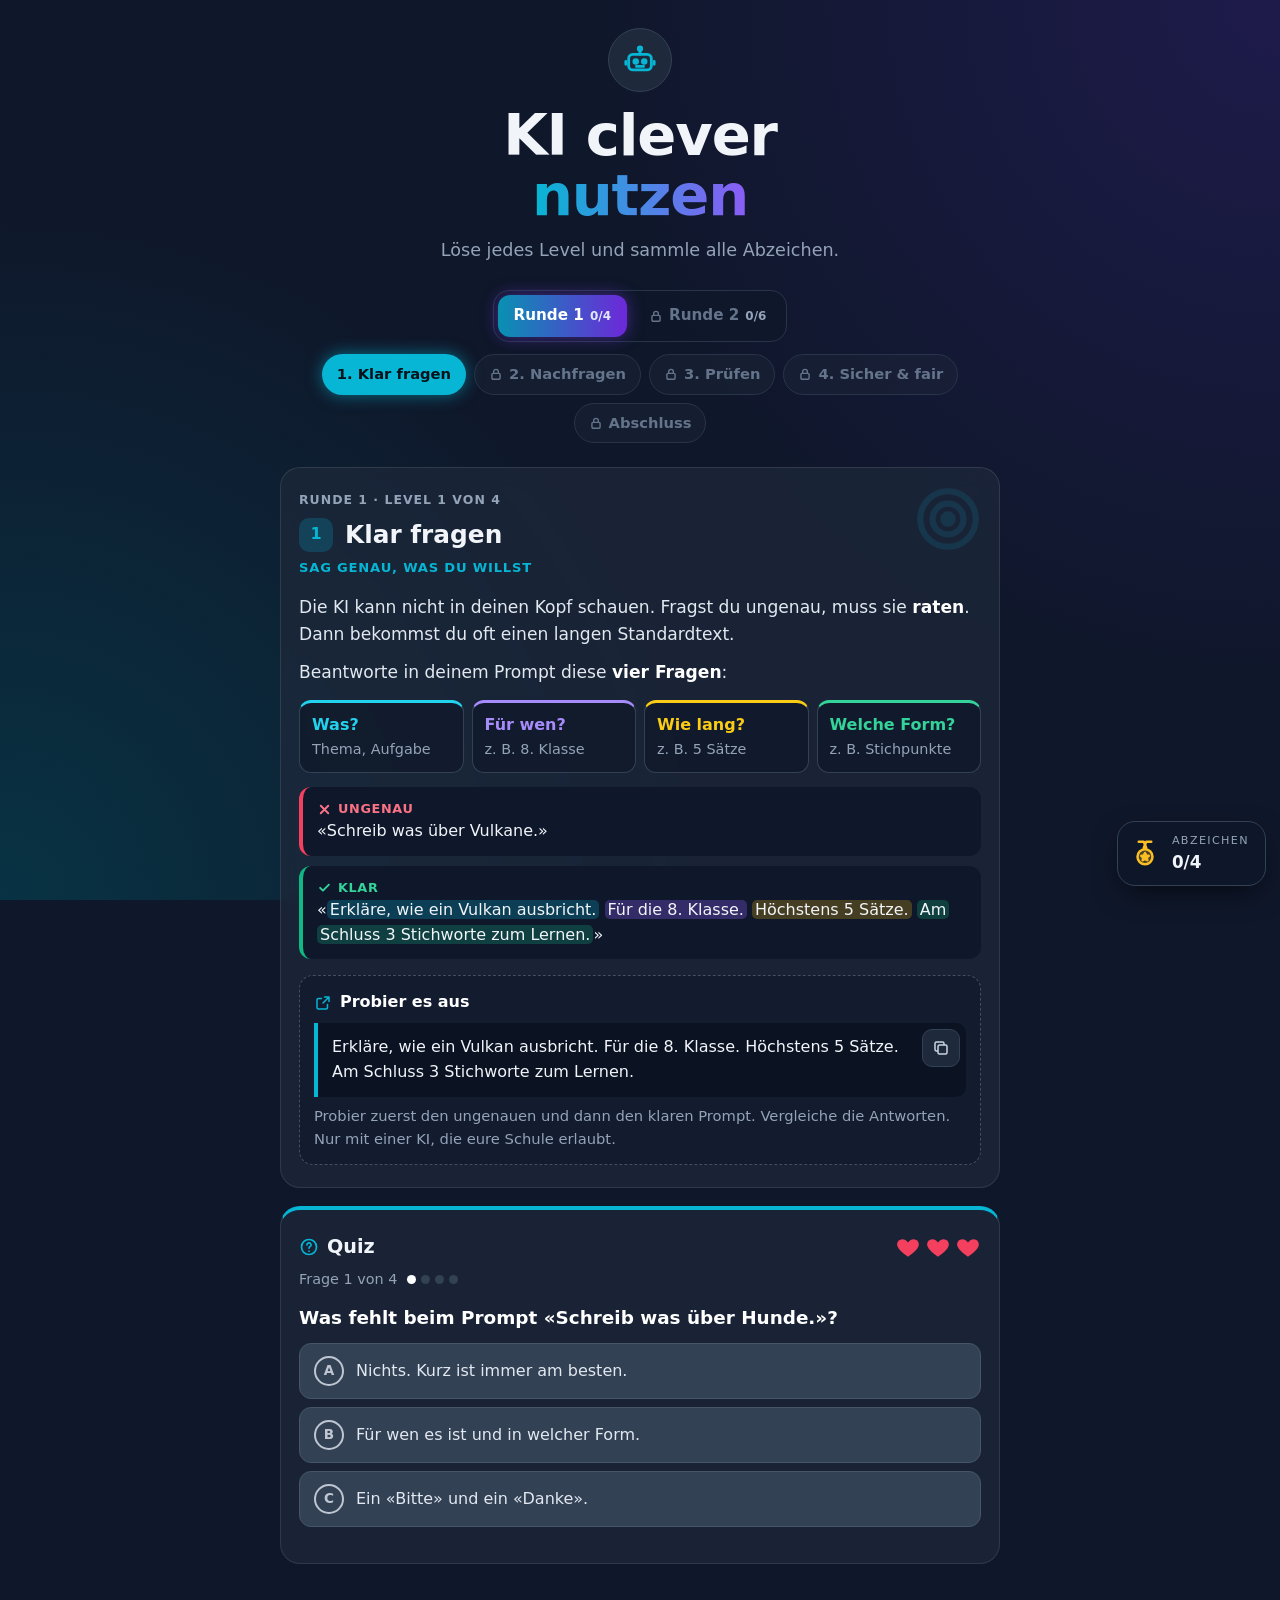
==== ki/index.html @ 9e70bf99 "feat: neue Version «KI clever nutzen» unter /ki Eigenständige Single-File-Version für Sek B, bestehe" ====
<!doctype html>
<html lang="de-CH">
<head>
<meta charset="utf-8">
<meta name="viewport" content="width=device-width, initial-scale=1, viewport-fit=cover">
<meta name="theme-color" content="#0f172a">
<title>KI clever nutzen</title>
<style>
  :root {
    --bg: #0f172a;
    --card: rgba(30, 41, 59, 0.72);
    --line: rgba(255, 255, 255, 0.1);
    --text: #f1f5f9;
    --muted: #94a3b8;
    --soft: #cbd5e1;
    --ok: #10b981;
    --bad: #f43f5e;
    --gold: #fbbf24;
    --lc: #06b6d4;
    --lglow: rgba(6, 182, 212, 0.5);
  }
  * { box-sizing: border-box; }
  html { -webkit-text-size-adjust: 100%; }
  body {
    margin: 0;
    font-family: Inter, system-ui, -apple-system, "Segoe UI", Roboto, sans-serif;
    background-color: var(--bg);
    background-image:
      radial-gradient(circle at top right, #1e1b4b 0%, transparent 45%),
      radial-gradient(circle at bottom left, #083344 0%, transparent 45%);
    background-attachment: fixed;
    color: var(--text);
    line-height: 1.55;
    min-height: 100vh;
    padding: 28px 14px calc(110px + env(safe-area-inset-bottom));
  }
  body.modal-open { overflow: hidden; }
  button { font: inherit; color: inherit; }
  svg { display: block; }
  .wrap { max-width: 720px; margin: 0 auto; }

  /* Kopf */
  .hero { text-align: center; margin-bottom: 26px; }
  .hero-icon {
    width: 64px; height: 64px; border-radius: 50%;
    background: #1e293b; border: 1px solid #334155;
    display: inline-grid; place-items: center; color: #06b6d4;
  }
  .hero-icon svg { width: 34px; height: 34px; }
  h1 {
    font-size: clamp(2.3rem, 10vw, 3.6rem); line-height: 1.05;
    margin: 14px 0 10px; font-weight: 800; letter-spacing: -0.02em;
  }
  .grad {
    background: linear-gradient(90deg, #06b6d4, #8b5cf6);
    -webkit-background-clip: text; background-clip: text; color: transparent;
  }
  .hero p { color: var(--muted); font-size: 1.1rem; margin: 0; }

  /* Level-Navigation */
  .levels { display: flex; flex-wrap: wrap; justify-content: center; gap: 8px; margin: 0 0 24px; }
  .pill {
    font-size: 0.92rem; font-weight: 700; padding: 8px 14px; border-radius: 999px;
    border: 1px solid #334155; background: #1e293b; color: var(--soft);
    display: inline-flex; align-items: center; gap: 6px; cursor: pointer;
    transition: transform 0.15s, background 0.2s;
  }
  .pill svg { width: 14px; height: 14px; }
  .pill:active { transform: scale(0.96); }
  .pill.done svg { color: var(--ok); }
  .pill.locked { background: rgba(30, 41, 59, 0.4); color: #64748b; border-color: #273449; }
  .pill.active { background: var(--pc); color: #06121a; border-color: transparent; box-shadow: 0 0 16px var(--pg); }
  .pill.active svg { color: #06121a; }

  /* Karten */
  .card {
    background: var(--card); border: 1px solid var(--line); border-radius: 20px;
    padding: 22px 18px; margin-bottom: 18px; position: relative; overflow: hidden;
    -webkit-backdrop-filter: blur(10px); backdrop-filter: blur(10px);
  }
  .card-deco { position: absolute; top: 14px; right: 14px; color: var(--lc); opacity: 0.13; }
  .card-deco svg { width: 74px; height: 74px; }
  .level-head { display: flex; align-items: center; gap: 12px; margin: 0 0 4px; padding-right: 60px; }
  .num {
    flex: 0 0 auto; width: 34px; height: 34px; border-radius: 10px; display: grid; place-items: center;
    font-weight: 800; color: var(--lc); background: var(--lsoft);
  }
  h2 { font-size: 1.55rem; line-height: 1.2; margin: 0; }
  .tagline { color: var(--lc); font-weight: 700; text-transform: uppercase; letter-spacing: 0.06em; font-size: 0.82rem; margin: 6px 0 16px; }
  .learn p { margin: 0 0 12px; font-size: 1.07rem; color: #e2e8f0; }
  .learn strong { color: #fff; }

  /* Visuelle Beispiele */
  .chips { display: grid; grid-template-columns: repeat(2, 1fr); gap: 8px; margin: 14px 0; }
  .chip { border-radius: 12px; padding: 10px 12px; background: rgba(15, 23, 42, 0.7); border: 1px solid #334155; border-top: 3px solid var(--cc); }
  .chip b { display: block; color: var(--cc); font-size: 1rem; }
  .chip span { color: var(--muted); font-size: 0.9rem; }
  @media (min-width: 620px) { .chips { grid-template-columns: repeat(4, 1fr); } }

  .compare { display: grid; gap: 10px; margin: 14px 0; }
  .ex { border-radius: 12px; padding: 12px 14px; background: rgba(15, 23, 42, 0.85); border-left: 4px solid #475569; }
  .ex.bad { border-left-color: var(--bad); }
  .ex.good { border-left-color: var(--ok); }
  .ex-label { display: flex; align-items: center; gap: 6px; font-size: 0.8rem; font-weight: 800; text-transform: uppercase; letter-spacing: 0.05em; margin: 0 0 4px; }
  .ex.bad .ex-label { color: #fb7185; }
  .ex.good .ex-label { color: #34d399; }
  .ex-label svg { width: 15px; height: 15px; }
  .ex p { margin: 0; }
  .hl { border-radius: 5px; padding: 0 3px; box-decoration-break: clone; -webkit-box-decoration-break: clone; }
  .hl-was { background: rgba(6, 182, 212, 0.25); }
  .hl-wer { background: rgba(139, 92, 246, 0.3); }
  .hl-lang { background: rgba(234, 179, 8, 0.25); }
  .hl-form { background: rgba(16, 185, 129, 0.25); }

  .chat { display: grid; gap: 8px; margin: 14px 0; }
  .bubble { max-width: 88%; padding: 10px 13px; border-radius: 16px; font-size: 0.98rem; }
  .bubble small { display: block; font-size: 0.75rem; font-weight: 800; text-transform: uppercase; letter-spacing: 0.05em; opacity: 0.75; margin-bottom: 2px; }
  .bubble.ki { background: #1e293b; border: 1px solid #334155; border-bottom-left-radius: 4px; }
  .bubble.du { justify-self: end; background: rgba(139, 92, 246, 0.25); border: 1px solid rgba(139, 92, 246, 0.5); border-bottom-right-radius: 4px; }
  .bubble.ki.hard { color: var(--muted); }
  .bubble.ki.better { border-color: rgba(16, 185, 129, 0.55); }

  .phrases { display: flex; flex-wrap: wrap; gap: 6px; margin: 6px 0 14px; }
  .phrase { font-size: 0.9rem; padding: 6px 10px; border-radius: 999px; background: rgba(139, 92, 246, 0.15); border: 1px solid rgba(139, 92, 246, 0.4); }

  .steps { list-style: none; padding: 0; margin: 14px 0; display: grid; gap: 8px; }
  .steps li { display: flex; gap: 10px; align-items: flex-start; background: rgba(15, 23, 42, 0.7); border: 1px solid #334155; border-radius: 12px; padding: 10px 12px; }
  .steps .n { flex: 0 0 auto; width: 26px; height: 26px; border-radius: 50%; display: grid; place-items: center; font-weight: 800; font-size: 0.85rem; background: var(--lsoft); color: var(--lc); }

  .lights { display: grid; gap: 8px; margin: 14px 0; }
  @media (min-width: 620px) { .lights { grid-template-columns: repeat(3, 1fr); } }
  .light { border-radius: 12px; padding: 12px; background: rgba(15, 23, 42, 0.75); border: 1px solid #334155; border-top: 4px solid var(--cc); }
  .light b { display: flex; align-items: center; gap: 8px; color: var(--cc); }
  .light p { margin: 4px 0 0; font-size: 0.95rem; color: var(--soft); }
  .dot { width: 12px; height: 12px; border-radius: 50%; background: var(--cc); box-shadow: 0 0 10px var(--cc); flex: 0 0 auto; }

  .arrow { color: var(--muted); justify-self: center; }
  .arrow svg { width: 22px; height: 22px; transform: rotate(90deg); }
  .mono { white-space: pre-line; font-family: ui-monospace, SFMono-Regular, Menlo, Consolas, monospace; font-size: 0.92rem; }

  /* Probier es aus */
  .try { margin-top: 16px; border-radius: 14px; border: 1px dashed rgba(255, 255, 255, 0.22); padding: 14px; background: rgba(15, 23, 42, 0.5); }
  .try-title { display: flex; align-items: center; gap: 8px; font-weight: 800; margin: 0 0 8px; color: #fff; }
  .try-title svg { width: 18px; height: 18px; color: var(--lc); }
  .prompt-box { position: relative; background: #0b1222; border-left: 4px solid var(--lc); border-radius: 0 10px 10px 0; padding: 12px 48px 12px 14px; white-space: pre-line; }
  .copy {
    position: absolute; top: 6px; right: 6px; width: 38px; height: 38px; border-radius: 10px;
    border: 1px solid #334155; background: #1e293b; color: var(--soft); display: grid; place-items: center; cursor: pointer;
  }
  .copy svg { width: 18px; height: 18px; }
  .try-hint { margin: 8px 0 0; color: var(--muted); font-size: 0.92rem; }

  /* Quiz */
  .quiz { border-top: 4px solid var(--lc); }
  .quiz-top { display: flex; justify-content: space-between; align-items: center; gap: 10px; margin-bottom: 6px; }
  .quiz-title { display: flex; align-items: center; gap: 8px; font-weight: 800; font-size: 1.2rem; margin: 0; }
  .quiz-title svg { width: 20px; height: 20px; color: var(--lc); }
  .hearts { display: flex; gap: 4px; }
  .heart { width: 26px; height: 26px; color: var(--bad); transition: transform 0.3s, opacity 0.3s, color 0.3s; }
  .heart.lost { color: #334155; }
  .heart.pop { animation: heartLoss 0.6s ease; }
  @keyframes heartLoss { 0% { transform: scale(1); } 30% { transform: scale(1.35) rotate(-10deg); } 60% { transform: scale(0.8) rotate(8deg); } 100% { transform: scale(1); } }
  .qprog { display: flex; align-items: center; gap: 10px; color: var(--muted); font-size: 0.9rem; margin: 0 0 14px; }
  .dots { display: flex; gap: 5px; }
  .dots i { width: 9px; height: 9px; border-radius: 50%; background: #334155; }
  .dots i.on { background: var(--lc); }
  .dots i.now { background: #fff; }
  .qtext { font-size: 1.15rem; font-weight: 700; margin: 0 0 10px; color: #fff; }
  .ctx { white-space: pre-line; background: rgba(15, 23, 42, 0.85); border-left: 4px solid #64748b; border-radius: 0 10px 10px 0; padding: 10px 12px; margin: 0 0 12px; color: #e2e8f0; }
  .opts { display: grid; gap: 8px; }
  .opt {
    display: flex; align-items: center; gap: 12px; width: 100%; text-align: left; cursor: pointer;
    padding: 12px 14px; border-radius: 12px; border: 1px solid #475569; background: #334155; color: #e2e8f0;
    font-size: 1rem; line-height: 1.4; transition: transform 0.12s, background 0.2s, border-color 0.2s;
  }
  .opt:active { transform: scale(0.985); }
  .letter { flex: 0 0 auto; width: 30px; height: 30px; border-radius: 50%; border: 2px solid currentColor; display: grid; place-items: center; font-weight: 800; font-size: 0.85rem; opacity: 0.8; }
  .opt.wrong { background: rgba(244, 63, 94, 0.15); border-color: var(--bad); color: #fda4af; cursor: default; }
  .opt.right { background: rgba(16, 185, 129, 0.18); border-color: var(--ok); color: #6ee7b7; }
  .opt.dim { opacity: 0.35; cursor: default; }
  .opt.shake { animation: shake 0.4s; }
  @keyframes shake { 0%, 100% { transform: translateX(0); } 25% { transform: translateX(-6px); } 75% { transform: translateX(6px); } }
  .fb, .btn-row, #quiz { scroll-margin-bottom: 104px; scroll-margin-top: 12px; }
  .fb { margin-top: 12px; padding: 12px 14px; border-radius: 12px; font-size: 1rem; }
  .fb:empty { display: none; }
  .fb.ok { background: rgba(16, 185, 129, 0.12); border: 1px solid rgba(16, 185, 129, 0.4); color: #a7f3d0; }
  .fb.no { background: rgba(244, 63, 94, 0.1); border: 1px solid rgba(244, 63, 94, 0.4); color: #fecdd3; }
  .fb b { color: #fff; }

  .btn {
    display: inline-flex; align-items: center; justify-content: center; gap: 8px; cursor: pointer;
    border: 0; border-radius: 12px; padding: 13px 22px; font-weight: 800; font-size: 1rem; color: #fff;
    background: linear-gradient(90deg, #0891b2, #7c3aed); box-shadow: 0 8px 24px -10px rgba(124, 58, 237, 0.8);
  }
  .btn svg { width: 18px; height: 18px; }
  .btn.ghost { background: #334155; box-shadow: none; border: 1px solid #475569; }
  .btn-row { display: flex; justify-content: flex-end; margin-top: 14px; }
  .done-box { text-align: center; padding: 8px 0 4px; }
  .done-box p { color: var(--soft); margin: 10px 0 16px; }

  /* Abzeichen */
  .medal {
    width: 92px; height: 92px; border-radius: 50%; display: grid; place-items: center; margin: 0 auto;
    background: radial-gradient(circle at 35% 30%, #334155, #0f172a); border: 3px solid var(--mc); color: var(--mc);
    box-shadow: 0 0 26px var(--mg);
  }
  .medal svg { width: 44px; height: 44px; }
  .medal.sm { width: 56px; height: 56px; border-width: 2px; box-shadow: 0 0 14px var(--mg); }
  .medal.sm svg { width: 26px; height: 26px; }
  .medal.off { --mc: #475569; --mg: transparent; opacity: 0.5; }

  /* Inventar-Knopf */
  .inv-btn {
    position: fixed; right: 14px; bottom: calc(14px + env(safe-area-inset-bottom)); z-index: 20; cursor: pointer;
    display: flex; align-items: center; gap: 12px; padding: 10px 16px 10px 12px; border-radius: 18px;
    background: rgba(15, 23, 42, 0.92); border: 1px solid #334155; box-shadow: 0 10px 30px -8px rgba(0, 0, 0, 0.7);
    -webkit-backdrop-filter: blur(8px); backdrop-filter: blur(8px);
  }
  .inv-btn > svg { width: 30px; height: 30px; color: var(--gold); }
  .inv-btn small { display: block; font-size: 0.7rem; letter-spacing: 0.12em; text-transform: uppercase; color: var(--muted); text-align: left; }
  .inv-btn b { display: block; font-size: 1.05rem; text-align: left; }
  .inv-btn.bump { animation: bump 0.6s ease; }
  @keyframes bump { 40% { transform: scale(1.12); } }

  /* Modal */
  .modal { position: fixed; inset: 0; z-index: 50; display: grid; place-items: center; padding: 18px; background: rgba(2, 6, 23, 0.78); -webkit-backdrop-filter: blur(4px); backdrop-filter: blur(4px); }
  .modal[hidden] { display: none; }
  .sheet {
    width: min(100%, 460px); max-height: calc(100vh - 36px); overflow: auto; text-align: center;
    background: #111a2e; border: 1px solid #334155; border-radius: 22px; padding: 26px 20px 22px;
    animation: sheetIn 0.35s cubic-bezier(0.2, 0.9, 0.3, 1.2);
  }
  @keyframes sheetIn { from { transform: translateY(24px) scale(0.96); opacity: 0; } }
  .sheet h3 { font-size: 1.6rem; margin: 16px 0 6px; }
  .sheet p { color: var(--soft); margin: 0 0 18px; }
  .sheet .btn { width: 100%; }
  .sheet .btn + .btn { margin-top: 10px; }
  .pop { animation: medalPop 0.9s cubic-bezier(0.2, 0.9, 0.3, 1.4); }
  @keyframes medalPop { 0% { transform: scale(0) rotate(-30deg); } 70% { transform: scale(1.15) rotate(6deg); } 100% { transform: scale(1); } }
  .eyebrow { font-size: 0.78rem; letter-spacing: 0.14em; text-transform: uppercase; color: var(--gold); font-weight: 800; }
  .grid-badges { display: grid; grid-template-columns: repeat(3, 1fr); gap: 12px; margin: 18px 0; }
  .grid-badges div { display: grid; gap: 6px; justify-items: center; font-size: 0.78rem; font-weight: 700; color: var(--soft); }
  .reset { background: none; border: 0; color: #64748b; font-size: 0.85rem; text-decoration: underline; cursor: pointer; margin-top: 14px; }
  .reset.armed { color: var(--bad); }

  /* Abschluss */
  .cert { text-align: center; border: 2px solid rgba(251, 191, 36, 0.45); background: linear-gradient(160deg, rgba(30, 41, 59, 0.9), rgba(15, 23, 42, 0.9)); }
  .cert .trophy { color: var(--gold); width: 72px; height: 72px; margin: 4px auto 0; filter: drop-shadow(0 0 14px rgba(251, 191, 36, 0.6)); }
  .cert h2 { font-size: 1.9rem; margin: 10px 0 4px; }
  .cert .who { font-size: 1.35rem; font-weight: 800; color: #fff; margin: 14px 0 4px; min-height: 1.6em; }
  .cert .what { color: var(--soft); margin: 0 0 6px; }
  .cert .date { color: var(--muted); font-size: 0.9rem; }
  .cert-badges { display: flex; flex-wrap: wrap; justify-content: center; gap: 12px; margin: 18px 0 6px; }
  .name-field { display: grid; gap: 6px; text-align: left; font-weight: 700; margin-bottom: 14px; }
  .name-field input { font: inherit; font-size: 1.05rem; padding: 12px 14px; border-radius: 12px; border: 1px solid #475569; background: #0b1222; color: #fff; }
  .note { color: var(--muted); font-size: 0.95rem; text-align: center; }

  /* Sammelkarte */
  @property --ang { syntax: "<angle>"; initial-value: 0deg; inherits: false; }
  .bscene { position: relative; width: 210px; height: 292px; margin: 6px auto 4px; perspective: 900px; }
  .brays {
    position: absolute; left: 50%; top: 50%; width: 480px; height: 480px; margin: -240px 0 0 -240px; border-radius: 50%;
    background: repeating-conic-gradient(from 0deg, var(--mg) 0deg 5deg, transparent 5deg 20deg);
    -webkit-mask: radial-gradient(circle, #000 16%, transparent 60%); mask: radial-gradient(circle, #000 16%, transparent 60%);
    opacity: 0.6; pointer-events: none; animation: spin 20s linear infinite;
  }
  @keyframes spin { to { transform: rotate(360deg); } }
  .bfloat { width: 100%; height: 100%; transform-style: preserve-3d; animation: sway 5.5s ease-in-out infinite; }
  @keyframes sway { 0%, 100% { transform: translateY(0) rotateY(-8deg) rotateX(3deg); } 50% { transform: translateY(-8px) rotateY(8deg) rotateX(-3deg); } }
  .bcard {
    --rx: 0deg; --ry: 0deg; --flip: 0deg; --px: 50%; --py: 50%;
    position: relative; width: 100%; height: 100%; transform-style: preserve-3d; cursor: pointer; outline: none;
    transform: rotateX(var(--rx)) rotateY(calc(var(--ry) + var(--flip)));
    transition: transform 0.55s cubic-bezier(0.2, 0.8, 0.2, 1);
  }
  .bcard.flipped { --flip: 180deg; }
  .bcard:focus-visible .bfront, .bcard:focus-visible .bback { outline: 3px solid #67e8f9; outline-offset: 3px; }
  .bscene.reveal .bcard { animation: reveal 1.9s cubic-bezier(0.15, 0.75, 0.25, 1) both; }
  .bscene.live .bcard { animation: none; }
  @keyframes reveal {
    0% { transform: translateY(70px) scale(0.3) rotateY(180deg); opacity: 0; }
    12% { opacity: 1; }
    100% { transform: translateY(0) scale(1) rotateY(720deg); opacity: 1; }
  }
  .bface {
    position: absolute; inset: 0; border-radius: 18px; overflow: hidden;
    -webkit-backface-visibility: hidden; backface-visibility: hidden;
    border: 3px solid transparent;
    box-shadow: 0 0 34px var(--mg), 0 22px 40px -12px rgba(0, 0, 0, 0.8);
  }
  .bfront {
    display: flex; flex-direction: column; align-items: center; padding: 12px 12px 14px; text-align: center;
    background:
      radial-gradient(120% 70% at 50% 0%, var(--mg) 0%, transparent 60%) padding-box,
      linear-gradient(165deg, #1e293b, #0a1020) padding-box,
      conic-gradient(from var(--ang), var(--mc), #fde68a, #ffffff, var(--mc), #fbbf24, var(--mc)) border-box;
    animation: ang 4s linear infinite;
  }
  @keyframes ang { to { --ang: 360deg; } }
  .btop { width: 100%; display: flex; justify-content: space-between; font-size: 0.66rem; font-weight: 800; letter-spacing: 0.14em; text-transform: uppercase; color: #fde68a; }
  .bmedal {
    width: 104px; height: 104px; border-radius: 50%; display: grid; place-items: center; margin: 22px 0 14px; color: var(--mc);
    background: radial-gradient(circle at 35% 30%, #3b4a63, #0b1222 70%); border: 3px solid var(--mc);
    box-shadow: 0 0 0 5px rgba(251, 191, 36, 0.28), 0 0 30px var(--mg), inset 0 0 18px rgba(0, 0, 0, 0.6);
  }
  .bmedal svg { width: 50px; height: 50px; filter: drop-shadow(0 0 8px var(--mg)); }
  .bname { font-size: 1.3rem; font-weight: 800; color: #fff; margin: 0; line-height: 1.2; }
  .blevel { font-size: 0.8rem; color: var(--muted); margin: 3px 0 0; }
  .bstars { display: flex; gap: 4px; margin-top: auto; }
  .star { width: 24px; height: 24px; color: #334155; }
  .star.on { color: var(--gold); filter: drop-shadow(0 0 6px rgba(251, 191, 36, 0.8)); }
  .bholo {
    position: absolute; inset: 0; pointer-events: none; mix-blend-mode: color-dodge; opacity: 0.55;
    background: linear-gradient(125deg, transparent 20%, rgba(255, 0, 170, 0.22) 34%, rgba(0, 229, 255, 0.22) 48%, rgba(255, 230, 0, 0.22) 62%, transparent 78%);
    background-size: 260% 260%; background-position: var(--px) var(--py); transition: background-position 0.2s;
  }
  .bshine {
    position: absolute; top: -50%; bottom: -50%; left: -50%; width: 200%; pointer-events: none;
    background: linear-gradient(105deg, transparent 42%, rgba(255, 255, 255, 0.5) 50%, transparent 58%);
    transform: translateX(-75%); animation: shine 3.4s ease-in-out 1.8s infinite;
  }
  @keyframes shine { 0% { transform: translateX(-75%); } 40%, 100% { transform: translateX(75%); } }
  .bback {
    transform: rotateY(180deg); display: grid; place-items: center;
    background:
      repeating-linear-gradient(45deg, rgba(255, 255, 255, 0.045) 0 10px, transparent 10px 20px) padding-box,
      radial-gradient(circle at 50% 45%, var(--mg), transparent 65%) padding-box,
      linear-gradient(160deg, #1e1b4b, #0a1020) padding-box,
      conic-gradient(from var(--ang), var(--mc), #fde68a, #ffffff, var(--mc), #fbbf24, var(--mc)) border-box;
    animation: ang 4s linear infinite;
  }
  .bbackin { display: grid; justify-items: center; gap: 10px; color: #fff; font-weight: 800; font-size: 1.25rem; line-height: 1.1; text-align: center; }
  .bbackin svg { width: 70px; height: 70px; color: var(--mc); filter: drop-shadow(0 0 12px var(--mg)); }
  .bsparks { position: absolute; inset: -26px; pointer-events: none; }
  .spark { position: absolute; width: 18px; height: 18px; color: #fff; filter: drop-shadow(0 0 6px #fde68a); animation: twinkle 2.4s ease-in-out infinite; transform: scale(0); }
  @keyframes twinkle { 0%, 100% { transform: scale(0) rotate(0deg); opacity: 0; } 50% { transform: scale(1) rotate(90deg); opacity: 1; } }
  .award-title { font-size: 1.5rem; margin: 26px 0 4px; }
  .card-hint { color: var(--muted); font-size: 0.85rem; margin: 2px 0 14px; }

  /* Mini-Karten */
  .minis { display: grid; grid-template-columns: repeat(3, 1fr); gap: 10px; margin: 16px 0 18px; }
  .mini {
    position: relative; aspect-ratio: 3 / 4; border-radius: 12px; overflow: hidden; cursor: pointer; padding: 6px;
    display: flex; flex-direction: column; align-items: center; justify-content: center; gap: 4px; text-align: center;
    border: 2px solid transparent;
    background: linear-gradient(165deg, #1e293b, #0a1020) padding-box, linear-gradient(135deg, var(--mc), #fde68a, var(--mc)) border-box;
    box-shadow: 0 0 16px var(--mg); color: var(--mc); transition: transform 0.15s;
  }
  .mini:active { transform: scale(0.96); }
  .mini > svg { width: 30px; height: 30px; filter: drop-shadow(0 0 6px var(--mg)); }
  .mini .mname { font-size: 0.7rem; font-weight: 800; color: #fff; line-height: 1.15; overflow-wrap: anywhere; hyphens: auto; }
  .mini .mstars { display: flex; gap: 1px; }
  .mini .star { width: 12px; height: 12px; }
  .mini::after {
    content: ""; position: absolute; top: -50%; bottom: -50%; left: -50%; width: 200%; pointer-events: none;
    background: linear-gradient(105deg, transparent 42%, rgba(255, 255, 255, 0.45) 50%, transparent 58%);
    transform: translateX(-75%); animation: shine 4s ease-in-out infinite; animation-delay: var(--d, 0s);
  }
  .mini.off { cursor: default; background: rgba(15, 23, 42, 0.7); border: 2px solid #273449; box-shadow: none; color: #475569; }
  .mini.off::after { display: none; }
  .mini.off .mname { color: #64748b; }
  .cert-badges .mini { width: 58px; padding: 4px; }
  .cert-badges .mini > svg { width: 24px; height: 24px; }
  .cert-badges .mini .mname { display: none; }
  .cert-badges .mini .star { width: 10px; height: 10px; }
  .done-box .mini { width: 112px; margin: 0 auto; }
  .done-box .mini > svg { width: 40px; height: 40px; }
  .done-box .mini .mname { font-size: 0.8rem; }
  .done-box .mini .star { width: 15px; height: 15px; }

  /* Runden */
  .rounds { display: flex; justify-content: center; gap: 6px; margin: 0 auto 12px; padding: 4px; border-radius: 16px; background: rgba(15, 23, 42, 0.7); border: 1px solid #273449; width: max-content; max-width: 100%; }
  .round { display: inline-flex; align-items: center; gap: 6px; border: 0; background: none; cursor: pointer; font-weight: 800; font-size: 0.95rem; padding: 9px 16px; border-radius: 12px; color: var(--soft); }
  .round svg { width: 14px; height: 14px; }
  .round small { font-weight: 700; font-size: 0.75rem; color: var(--muted); }
  .round.active { background: linear-gradient(90deg, #0891b2, #6d28d9); color: #fff; box-shadow: 0 0 16px rgba(124, 58, 237, 0.5); }
  .round.active small { color: #e0e7ff; }
  .round.r2.active { background: linear-gradient(90deg, #6d28d9, #db2777); }
  .round.locked { color: #64748b; }
  .where { margin: 0 0 8px; font-size: 0.78rem; font-weight: 800; letter-spacing: 0.08em; text-transform: uppercase; color: var(--muted); }
  .r2card { border-color: rgba(196, 181, 253, 0.25); }

  /* Serie 2: silber-violetter Rahmen */
  .s2 .bfront {
    background:
      radial-gradient(120% 70% at 50% 0%, var(--mg) 0%, transparent 60%) padding-box,
      linear-gradient(165deg, #241b4b, #0a1020) padding-box,
      conic-gradient(from var(--ang), var(--mc), #c4b5fd, #ffffff, #67e8f9, var(--mc), #f0abfc, var(--mc)) border-box;
  }
  .s2 .bback {
    background:
      repeating-linear-gradient(-45deg, rgba(255, 255, 255, 0.05) 0 8px, transparent 8px 16px) padding-box,
      radial-gradient(circle at 50% 45%, var(--mg), transparent 65%) padding-box,
      linear-gradient(160deg, #3b0764, #0a1020) padding-box,
      conic-gradient(from var(--ang), var(--mc), #c4b5fd, #ffffff, #67e8f9, var(--mc), #f0abfc, var(--mc)) border-box;
  }
  .s2 .btop { color: #ddd6fe; }
  .s2 .bmedal { box-shadow: 0 0 0 5px rgba(196, 181, 253, 0.35), 0 0 30px var(--mg), inset 0 0 18px rgba(0, 0, 0, 0.6); }
  .s2 .bholo { opacity: 0.8; }
  .bbackin small { font-size: 0.72rem; letter-spacing: 0.16em; text-transform: uppercase; color: var(--muted); }
  .mini.s2 { background: linear-gradient(165deg, #241b4b, #0a1020) padding-box, linear-gradient(135deg, var(--mc), #c4b5fd, #e0f2fe, var(--mc)) border-box; }
  .minis { grid-template-columns: repeat(var(--cols, 3), 1fr); }
  .series-title { display: flex; justify-content: space-between; align-items: baseline; margin: 18px 2px -6px; font-weight: 800; color: #fde68a; text-align: left; font-size: 0.85rem; letter-spacing: 0.1em; text-transform: uppercase; }
  .series-title.s2 { color: #ddd6fe; }
  .series-title span { color: var(--muted); letter-spacing: 0; }
  .series-locked { display: flex; align-items: center; gap: 8px; justify-content: center; margin: 16px 0 18px !important; padding: 14px; border-radius: 12px; border: 1px dashed #334155; color: var(--muted) !important; font-size: 0.9rem; }
  .series-locked svg { width: 16px; height: 16px; flex: 0 0 auto; }

  /* Prompt-Baukasten */
  .builder { display: grid; gap: 12px; margin: 12px 0 4px; }
  .bplabel { display: block; font-size: 0.8rem; font-weight: 800; text-transform: uppercase; letter-spacing: 0.08em; color: var(--lc); margin-bottom: 6px; }
  .bchips { display: flex; flex-wrap: wrap; gap: 6px; }
  .bchip { cursor: pointer; padding: 8px 13px; border-radius: 999px; border: 1px solid #475569; background: #1e293b; color: var(--soft); font-weight: 600; font-size: 0.95rem; transition: transform 0.12s, background 0.2s; }
  .bchip:active { transform: scale(0.95); }
  .bchip[aria-pressed="true"] { background: var(--lc); border-color: transparent; color: #fff; box-shadow: 0 0 14px var(--lglow); }
  .sketch-wrap { margin: 6px 0 0; }
  .sketch-wrap figcaption { text-align: center; color: var(--muted); font-size: 0.82rem; margin-top: 6px; }
  #sketch { position: relative; height: 170px; border-radius: 14px; overflow: hidden; display: grid; place-items: center; border: 1px solid #334155; }
  #sketch .sk-main { font-size: 76px; line-height: 1; position: relative; z-index: 1; animation: bob 2.6s ease-in-out infinite; }
  #sketch .sk-act { position: absolute; z-index: 1; font-size: 40px; right: 26%; bottom: 18%; animation: bob 2.6s ease-in-out 0.4s infinite; }
  @keyframes bob { 50% { transform: translateY(-6px); } }
  #sketch::before, #sketch::after { content: ""; position: absolute; inset: 0; pointer-events: none; z-index: 2; }
  .wo-space { background: radial-gradient(1.5px 1.5px at 15% 25%, #fff, transparent), radial-gradient(1.5px 1.5px at 70% 15%, #fff, transparent), radial-gradient(1px 1px at 40% 70%, #fff, transparent), radial-gradient(1.5px 1.5px at 85% 60%, #fff, transparent), radial-gradient(1px 1px at 25% 85%, #fff, transparent), radial-gradient(circle at 30% 20%, #312e81, #020617 75%); }
  .wo-kitchen { background: linear-gradient(to top, #92400e 0 26%, #b45309 26% 29%, transparent 29%), repeating-linear-gradient(0deg, #cbd5e1 0 1px, transparent 1px 24px), repeating-linear-gradient(90deg, #cbd5e1 0 1px, transparent 1px 24px), #f1f5f9; }
  .wo-mountain { background: linear-gradient(#38bdf8, #bae6fd 78%, #86efac 78%); }
  #sketch .sk-bg { position: absolute; z-index: 0; line-height: 1; }
  .wo-space .sk-bg { top: 10%; right: 9%; font-size: 46px; }
  .wo-kitchen .sk-bg { top: 10%; left: 8%; font-size: 34px; }
  .wo-mountain .sk-bg { bottom: -18px; left: 50%; transform: translateX(-50%); font-size: 170px; }
  .stil-comic { border: 4px solid #0f172a; filter: saturate(1.5) contrast(1.15); }
  .stil-comic::before { background: radial-gradient(rgba(0, 0, 0, 0.22) 1.2px, transparent 1.6px) 0 0 / 7px 7px; }
  .stil-foto::after { background: radial-gradient(transparent 50%, rgba(0, 0, 0, 0.45)); }
  .stil-pixel::before { background: repeating-linear-gradient(0deg, rgba(0, 0, 0, 0.22) 0 2px, transparent 2px 10px), repeating-linear-gradient(90deg, rgba(0, 0, 0, 0.22) 0 2px, transparent 2px 10px); }
  .stil-pixel .sk-main, .stil-pixel .sk-act { filter: contrast(1.3) saturate(1.3); }

  /* Konfetti & Toast */
  .confetti { position: fixed; top: -12px; width: 9px; height: 14px; z-index: 60; pointer-events: none; border-radius: 2px; animation: fall linear forwards; }
  @keyframes fall { to { transform: translateY(110vh) rotate(720deg); opacity: 0.7; } }
  .toast {
    position: fixed; left: 50%; bottom: calc(92px + env(safe-area-inset-bottom)); z-index: 70; transform: translate(-50%, 20px);
    background: #f1f5f9; color: #0f172a; font-weight: 700; padding: 10px 16px; border-radius: 999px; opacity: 0;
    transition: opacity 0.25s, transform 0.25s; pointer-events: none; max-width: calc(100% - 28px); text-align: center;
  }
  .toast.show { opacity: 1; transform: translate(-50%, 0); }

  :focus-visible { outline: 3px solid #67e8f9; outline-offset: 2px; }
  @media (prefers-reduced-motion: reduce) {
    *, *::before, *::after { animation: none !important; transition: none !important; }
  }
</style>
</head>
<body>
<div class="wrap">
  <header class="hero">
    <div class="hero-icon" id="hero-icon"></div>
    <h1>KI clever<br><span class="grad">nutzen</span></h1>
    <p>Löse jedes Level und sammle alle Abzeichen.</p>
  </header>
  <div class="rounds" id="rounds" aria-label="Runden"></div>
  <nav class="levels" id="levels" aria-label="Levels"></nav>
  <main id="stage"></main>
</div>

<button class="inv-btn" id="inv-btn" type="button" aria-haspopup="dialog">
  <span id="inv-icon"></span>
  <span><small>Abzeichen</small><b id="inv-count">0/4</b></span>
</button>

<div class="modal" id="modal" hidden><div class="sheet" id="sheet" role="dialog" aria-modal="true" aria-labelledby="sheet-title"></div></div>
<div class="toast" id="toast" role="status" aria-live="polite"></div>

<script>
"use strict";

/* ---------- Icons ---------- */
const ICONS = {
  robot: '<svg viewBox="0 0 24 24" fill="none" stroke="currentColor" stroke-width="2" stroke-linecap="round" stroke-linejoin="round"><rect x="4" y="8" width="16" height="11" rx="3"/><path d="M12 8V5"/><circle cx="12" cy="4" r="1.2"/><path d="M2 13v2M22 13v2"/><circle cx="9" cy="13" r="1.3" fill="currentColor"/><circle cx="15" cy="13" r="1.3" fill="currentColor"/><path d="M9.5 16.5h5"/></svg>',
  lock: '<svg viewBox="0 0 24 24" fill="none" stroke="currentColor" stroke-width="2.4" stroke-linecap="round"><rect x="5" y="11" width="14" height="10" rx="2"/><path d="M8 11V8a4 4 0 0 1 8 0v3"/></svg>',
  check: '<svg viewBox="0 0 24 24" fill="none" stroke="currentColor" stroke-width="3" stroke-linecap="round" stroke-linejoin="round"><path d="m5 12.5 4.5 4.5L19 7.5"/></svg>',
  x: '<svg viewBox="0 0 24 24" fill="none" stroke="currentColor" stroke-width="3" stroke-linecap="round"><path d="M6 6l12 12M18 6 6 18"/></svg>',
  heart: '<svg viewBox="0 0 24 24" fill="currentColor"><path d="M12 21s-7.6-4.7-9.6-9.4C1 8.2 3.3 4.8 6.8 4.8c2 0 3.5 1.1 5.2 3 1.7-1.9 3.2-3 5.2-3 3.5 0 5.8 3.4 4.4 6.8C19.6 16.3 12 21 12 21z"/></svg>',
  broken: '<svg viewBox="0 0 24 24" fill="currentColor"><path d="M11 7.2C9.4 5.6 8.3 4.8 6.8 4.8 3.3 4.8 1 8.2 2.4 11.6 4 15.5 9.4 19.3 11.2 20.5L9.6 14l2.8-2.6L11 7.2z"/><path d="M13 7.4c1.6-1.7 2.7-2.6 4.2-2.6 3.5 0 5.8 3.4 4.4 6.8-1.6 3.8-6.7 7.6-8.6 8.8l1.4-5.9-2.9-2.8L13 7.4z"/></svg>',
  copy: '<svg viewBox="0 0 24 24" fill="none" stroke="currentColor" stroke-width="2" stroke-linejoin="round"><rect x="8" y="8" width="12" height="12" rx="2"/><path d="M16 8V6a2 2 0 0 0-2-2H6a2 2 0 0 0-2 2v8a2 2 0 0 0 2 2h2"/></svg>',
  medal: '<svg viewBox="0 0 24 24" fill="none" stroke="currentColor" stroke-width="2" stroke-linecap="round" stroke-linejoin="round"><path d="M7 3h4l2 5M17 3h-4l-2 5"/><circle cx="12" cy="15" r="6" fill="currentColor" fill-opacity=".25"/><path d="m12 12 .9 1.9 2.1.3-1.5 1.4.4 2.1-1.9-1-1.9 1 .4-2.1L9 14.2l2.1-.3z" fill="currentColor"/></svg>',
  trophy: '<svg viewBox="0 0 24 24" fill="none" stroke="currentColor" stroke-width="1.8" stroke-linecap="round" stroke-linejoin="round"><path d="M7 4h10v5a5 5 0 0 1-10 0z" fill="currentColor" fill-opacity=".3"/><path d="M7 6H4v2a3 3 0 0 0 3 3m10-5h3v2a3 3 0 0 1-3 3M12 14v4m-4 3h8m-6-3h4"/></svg>',
  play: '<svg viewBox="0 0 24 24" fill="none" stroke="currentColor" stroke-width="2" stroke-linecap="round" stroke-linejoin="round"><path d="M14 4h6v6M20 4l-8 8"/><path d="M18 14v4a2 2 0 0 1-2 2H6a2 2 0 0 1-2-2V8a2 2 0 0 1 2-2h4"/></svg>',
  quiz: '<svg viewBox="0 0 24 24" fill="none" stroke="currentColor" stroke-width="2" stroke-linecap="round"><circle cx="12" cy="12" r="9"/><path d="M9.5 9.5a2.5 2.5 0 1 1 3.5 2.3c-.7.3-1 .9-1 1.7M12 17h.01"/></svg>',
  arrow: '<svg viewBox="0 0 24 24" fill="none" stroke="currentColor" stroke-width="2.4" stroke-linecap="round" stroke-linejoin="round"><path d="M5 12h14m-5-5 5 5-5 5"/></svg>',
  redo: '<svg viewBox="0 0 24 24" fill="none" stroke="currentColor" stroke-width="2.4" stroke-linecap="round" stroke-linejoin="round"><path d="M4 12a8 8 0 1 0 2.4-5.7L4 8.5"/><path d="M4 4v4.5h4.5"/></svg>',
  target: '<svg viewBox="0 0 24 24" fill="none" stroke="currentColor" stroke-width="2"><circle cx="12" cy="12" r="9"/><circle cx="12" cy="12" r="5"/><circle cx="12" cy="12" r="1.5" fill="currentColor"/></svg>',
  chat: '<svg viewBox="0 0 24 24" fill="none" stroke="currentColor" stroke-width="2" stroke-linejoin="round"><path d="M3 5h12v8H8l-4 3V5z"/><path d="M15 9h6v9l-3-2h-6v-3"/></svg>',
  search: '<svg viewBox="0 0 24 24" fill="none" stroke="currentColor" stroke-width="2" stroke-linecap="round"><circle cx="10.5" cy="10.5" r="6.5"/><path d="m15.5 15.5 5 5"/><path d="m8 10.5 2 2 3.5-3.5"/></svg>',
  shield: '<svg viewBox="0 0 24 24" fill="none" stroke="currentColor" stroke-width="2" stroke-linejoin="round"><path d="M12 3 4 6v5c0 5 3.4 8.6 8 10 4.6-1.4 8-5 8-10V6z"/><rect x="9" y="11" width="6" height="5" rx="1"/><path d="M10.5 11V9.5a1.5 1.5 0 0 1 3 0V11"/></svg>',
  star: '<svg viewBox="0 0 24 24" fill="currentColor"><path d="m12 2.5 2.9 6 6.6.8-4.9 4.5 1.3 6.5L12 17l-5.9 3.3 1.3-6.5-4.9-4.5 6.6-.8z"/></svg>',
  spark: '<svg viewBox="0 0 24 24" fill="currentColor"><path d="M12 0c.6 5.6 2.7 10.8 12 12-9.3 1.2-11.4 6.4-12 12-.6-5.6-2.7-10.8-12-12C9.3 10.8 11.4 5.6 12 0z"/></svg>',
  coach: '<svg viewBox="0 0 24 24" fill="none" stroke="currentColor" stroke-width="2" stroke-linecap="round" stroke-linejoin="round"><path d="M2 9.5 12 5l10 4.5L12 14z"/><path d="M6 11.5V16c3.5 2.4 8.5 2.4 12 0v-4.5"/><path d="M22 9.5V15"/></svg>',
  tone: '<svg viewBox="0 0 24 24" fill="none" stroke="currentColor" stroke-width="2" stroke-linecap="round" stroke-linejoin="round"><path d="M3 10v4h4l7 5V5l-7 5z"/><path d="M17.5 9a4 4 0 0 1 0 6"/><path d="M20 6.5a8 8 0 0 1 0 11"/></svg>',
  image: '<svg viewBox="0 0 24 24" fill="none" stroke="currentColor" stroke-width="2" stroke-linecap="round" stroke-linejoin="round"><rect x="3" y="4" width="18" height="16" rx="2"/><circle cx="9" cy="10" r="2"/><path d="m21 16-5-5-9 9"/></svg>',
  scan: '<svg viewBox="0 0 24 24" fill="none" stroke="currentColor" stroke-width="2" stroke-linecap="round" stroke-linejoin="round"><path d="M3 7V4h3M21 7V4h-3M3 17v3h3M21 17v3h-3"/><path d="M6 12s2.4-4 6-4 6 4 6 4-2.4 4-6 4-6-4-6-4z"/><circle cx="12" cy="12" r="1.6" fill="currentColor"/></svg>',
  balance: '<svg viewBox="0 0 24 24" fill="none" stroke="currentColor" stroke-width="2" stroke-linecap="round" stroke-linejoin="round"><path d="M12 4v16M7 20h10M5 7h14"/><path d="M5 7l-3 6a3 3 0 0 0 6 0zM19 7l-3 6a3 3 0 0 0 6 0z"/></svg>',
  pattern: '<svg viewBox="0 0 24 24" fill="none" stroke="currentColor" stroke-width="2"><rect x="3" y="3" width="7" height="7" rx="1.5"/><rect x="14" y="3" width="7" height="7" rx="1.5"/><rect x="3" y="14" width="7" height="7" rx="1.5"/><rect x="14" y="14" width="7" height="7" rx="1.5" stroke-dasharray="3 2"/></svg>'
};

/* ---------- Inhalte ---------- */
const SAFE = ["Okay", "Erst Namen weglassen", "Nicht eingeben"];
const SAFE_COLORS = ["#10b981", "#facc15", "#f43f5e"];
function sort(context, correct, whyOk, whys) {
  return {
    q: "Darf das in die KI?",
    ctx: context,
    fixed: true,
    options: SAFE.map((label, i) => ({ t: label, dot: SAFE_COLORS[i], ok: i === correct, why: i === correct ? whyOk : whys[i] }))
  };
}

const LEVELS = [
  {
    id: 1, short: "Klar fragen", title: "Klar fragen", tagline: "Sag genau, was du willst",
    color: "#06b6d4", glow: "rgba(6,182,212,.55)", soft: "rgba(6,182,212,.2)", icon: "target",
    badge: "Auftrag-Profi",
    learn: [
      "Die KI kann nicht in deinen Kopf schauen. Fragst du ungenau, muss sie <strong>raten</strong>. Dann bekommst du oft einen langen Standardtext.",
      "Beantworte in deinem Prompt diese <strong>vier Fragen</strong>:"
    ],
    visual: `
      <div class="chips">
        <div class="chip" style="--cc:#22d3ee"><b>Was?</b><span>Thema, Aufgabe</span></div>
        <div class="chip" style="--cc:#a78bfa"><b>Für wen?</b><span>z. B. 8. Klasse</span></div>
        <div class="chip" style="--cc:#facc15"><b>Wie lang?</b><span>z. B. 5 Sätze</span></div>
        <div class="chip" style="--cc:#34d399"><b>Welche Form?</b><span>z. B. Stichpunkte</span></div>
      </div>
      <div class="compare">
        <div class="ex bad"><p class="ex-label">${ICONS.x} Ungenau</p><p>«Schreib was über Vulkane.»</p></div>
        <div class="ex good"><p class="ex-label">${ICONS.check} Klar</p><p>«<span class="hl hl-was">Erkläre, wie ein Vulkan ausbricht.</span> <span class="hl hl-wer">Für die 8. Klasse.</span> <span class="hl hl-lang">Höchstens 5 Sätze.</span> <span class="hl hl-form">Am Schluss 3 Stichworte zum Lernen.</span>»</p></div>
      </div>`,
    tryit: {
      prompt: "Erkläre, wie ein Vulkan ausbricht. Für die 8. Klasse. Höchstens 5 Sätze. Am Schluss 3 Stichworte zum Lernen.",
      hint: "Probier zuerst den ungenauen und dann den klaren Prompt. Vergleiche die Antworten."
    },
    questions: [
      {
        q: "Was fehlt beim Prompt «Schreib was über Hunde.»?",
        options: [
          { t: "Für wen es ist und in welcher Form.", ok: true, why: "Genau. Ohne diese Angaben muss die KI raten." },
          { t: "Ein «Bitte» und ein «Danke».", why: "Höflich sein ist nett. Aber die KI weiss trotzdem nicht, was du brauchst." },
          { t: "Nichts. Kurz ist immer am besten.", why: "Ein kurzer Prompt lässt die KI raten. Das Ergebnis passt dann oft nicht." }
        ]
      },
      {
        q: "Welcher Prompt ist am klarsten?",
        options: [
          { t: "«Erkläre Fotosynthese.»", why: "Hier fehlen Zielgruppe, Länge und Form." },
          { t: "«Erkläre Fotosynthese für die 8. Klasse in 4 Sätzen. Mit einem Beispiel aus dem Garten.»", ok: true, why: "Richtig. Thema, Zielgruppe, Länge und Beispiel sind klar." },
          { t: "«Erkläre Fotosynthese sehr gut und ausführlich.»", why: "«Sehr gut» sagt nicht, für wen und wie lang." }
        ]
      },
      {
        q: "Im Prompt steht «für die 8. Klasse». Welche Frage beantwortet das?",
        options: [
          { t: "Für wen?", ok: true, why: "Richtig. Jetzt wählt die KI passende Wörter." },
          { t: "Wie lang?", why: "Die Länge wäre zum Beispiel «in 5 Sätzen»." },
          { t: "Welche Form?", why: "Die Form wäre zum Beispiel «als Tabelle» oder «in Stichpunkten»." }
        ]
      },
      {
        q: "Du brauchst eine Lernkarte für den Test. Was ergänzt du?",
        options: [
          { t: "«Mach daraus eine Lernkarte mit 5 Stichpunkten.»", ok: true, why: "Genau. Jetzt kennt die KI die Form." },
          { t: "«Du bist der beste Lehrer der Welt.»", why: "Solche Sätze helfen kaum. Sag lieber, welche Form du brauchst." },
          { t: "«Mach schnell.»", why: "Die KI ist sowieso schnell. Sie braucht Infos, keine Eile." }
        ]
      }
    ]
  },
  {
    id: 2, short: "Nachfragen", title: "Nachfragen", tagline: "Die erste Antwort ist nur ein Entwurf",
    color: "#8b5cf6", glow: "rgba(139,92,246,.55)", soft: "rgba(139,92,246,.22)", icon: "chat",
    badge: "Nachfrager",
    learn: [
      "Du musst mit der ersten Antwort <strong>nicht zufrieden</strong> sein. Schreib einfach im gleichen Chat weiter.",
      "Sag <strong>genau</strong>, was anders werden soll."
    ],
    visual: `
      <div class="chat">
        <div class="bubble ki hard"><small>KI</small>Fotosynthese ist ein Prozess, bei dem autotrophe Organismen Lichtenergie in chemische Energie umwandeln …</div>
        <div class="bubble du"><small>Du</small>Zu schwierig. Erkläre es für die 8. Klasse, mit einem Beispiel aus dem Alltag.</div>
        <div class="bubble ki better"><small>KI</small>Pflanzen machen ihr Essen selbst. Dafür brauchen sie Licht, Wasser und Luft. Darum wächst eine Zimmerpflanze am Fenster besser.</div>
      </div>
      <p class="learn" style="margin:0 0 4px;color:var(--soft)">Diese Sätze helfen beim Nachfragen:</p>
      <div class="phrases">
        <span class="phrase">Kürzer: höchstens 3 Sätze.</span>
        <span class="phrase">Einfacher, für die 8. Klasse.</span>
        <span class="phrase">Gib mir ein Beispiel.</span>
        <span class="phrase">Was heisst das Wort «…»?</span>
        <span class="phrase">Mach eine Tabelle daraus.</span>
      </div>`,
    tryit: {
      prompt: "Erkläre, wie das Internet funktioniert.",
      hint: "Frag danach mindestens zweimal nach. Nutze die Sätze oben."
    },
    questions: [
      {
        q: "Die Antwort ist dir zu schwierig. Was schreibst du?",
        options: [
          { t: "«Erkläre es einfacher, mit einem Beispiel aus dem Alltag.»", ok: true, why: "Genau. Du sagst, was anders werden soll." },
          { t: "«Schreib es besser.»", why: "Was heisst «besser»? Das weiss die KI nicht." },
          { t: "Nichts. Ich gebe auf.", why: "Die erste Antwort ist nur ein Entwurf. Frag einfach nach." }
        ]
      },
      {
        q: "Die Antwort ist viel zu lang. Was hilft am meisten?",
        options: [
          { t: "«Kürze auf höchstens 3 Sätze.»", ok: true, why: "Richtig. Eine Zahl ist klar." },
          { t: "«Weniger.»", why: "Wie viel weniger? Sag eine Zahl." },
          { t: "Ich stelle genau die gleiche Frage nochmals.", why: "Dann weiss die KI nicht, was sie ändern soll." }
        ]
      },
      {
        q: "In der Antwort steht ein Wort, das du nicht kennst. Was machst du?",
        options: [
          { t: "Ich frage: «Was heisst dieses Wort? Erkläre es in einem Satz.»", ok: true, why: "Gut so. Nachfragen ist erlaubt und klug." },
          { t: "Ich schreibe das Wort einfach ab.", why: "Dann verstehst du deinen eigenen Text nicht." },
          { t: "Ich lösche den ganzen Chat.", why: "Nicht nötig. Frag einfach im gleichen Chat nach." }
        ]
      },
      {
        q: "Woran merkst du, dass die neue Antwort besser ist?",
        options: [
          { t: "Sie macht, was ich verlangt habe, und ich verstehe sie.", ok: true, why: "Genau. Du prüfst selbst." },
          { t: "Sie ist länger als vorher.", why: "Länger heisst nicht besser." },
          { t: "Die KI schreibt: «Hier ist die verbesserte Version.»", why: "Das schreibt die KI fast immer. Prüfe selbst." }
        ]
      }
    ]
  },
  {
    id: 3, short: "Prüfen", title: "KI kann sich irren", tagline: "Klingt sicher – stimmt aber nicht immer",
    color: "#f43f5e", glow: "rgba(244,63,94,.5)", soft: "rgba(244,63,94,.2)", icon: "search",
    badge: "Faktenchecker",
    learn: [
      "Die KI schreibt immer <strong>sicher</strong> und in gutem Deutsch. Trotzdem kann sie sich irren. Manchmal <strong>erfindet</strong> sie sogar Namen, Zahlen oder Quellen.",
      "Wichtige Infos prüfst du <strong>selbst</strong>:"
    ],
    visual: `
      <div class="compare">
        <div class="ex bad"><p class="ex-label">${ICONS.robot} KI sagt</p><p>«Der Rhein ist 2500 km lang.»</p></div>
        <div class="arrow">${ICONS.arrow}</div>
        <div class="ex good"><p class="ex-label">${ICONS.search} Nachgeschaut</p><p>Im Lexikon steht: rund 1230 km. Die KI lag falsch.</p></div>
      </div>
      <ol class="steps">
        <li><span class="n">1</span><span><strong>Quelle öffnen:</strong> Steht es dort wirklich?</span></li>
        <li><span class="n">2</span><span><strong>Zweite Quelle suchen:</strong> Schulbuch, Lexikon, offizielle Webseite.</span></li>
        <li><span class="n">3</span><span><strong>Besonders aufpassen</strong> bei Zahlen, Namen und Daten.</span></li>
      </ol>`,
    tryit: {
      prompt: "Fasse die Biografie der Solothurner Astronautin Klara Sternenstaub zusammen.",
      hint: "Diese Person gibt es nicht. Gibt die KI das zu – oder erfindet sie etwas?"
    },
    questions: [
      {
        q: "Die KI antwortet sehr sicher. Heisst das, es stimmt?",
        options: [
          { t: "Nein. Wichtiges prüfe ich selbst.", ok: true, why: "Richtig. Sicher klingen heisst nicht richtig sein." },
          { t: "Ja, sonst würde sie nicht so sicher klingen.", why: "Die KI klingt immer sicher – auch wenn sie falsch liegt." },
          { t: "Ja, wenn die Antwort lang ist.", why: "Auch lange Antworten können Fehler haben." }
        ]
      },
      {
        q: "Die KI nennt eine Quelle mit Link. Was machst du?",
        options: [
          { t: "Ich öffne den Link und schaue, ob es dort wirklich steht.", ok: true, why: "Genau so. Manchmal steht dort etwas anderes." },
          { t: "Nichts. Ein Link beweist, dass es stimmt.", why: "Ein Link kann falsch sein oder etwas anderes sagen." },
          { t: "Ich kopiere den Link in meine Arbeit, ohne ihn zu öffnen.", why: "Dann weisst du nicht, ob er passt." }
        ]
      },
      {
        q: "Wo musst du bei KI-Antworten besonders aufpassen?",
        options: [
          { t: "Bei Zahlen, Namen und Daten.", ok: true, why: "Richtig. Solche Fakten erfindet die KI am ehesten." },
          { t: "Bei der Rechtschreibung.", why: "Rechtschreibung kann die KI gut. Die Fakten sind das Problem." },
          { t: "Bei der Begrüssung.", why: "Die Begrüssung ist egal. Prüfe die Fakten." }
        ]
      },
      {
        q: "Was stimmt?",
        ctx: "Brief der Schule: «Die Turnhalle ist am Freitag geschlossen.»\nDie KI fasst zusammen: «Die Turnhalle ist die ganze Woche geschlossen.»",
        options: [
          { t: "Die KI hat sich geirrt. Im Brief steht nur Freitag.", ok: true, why: "Genau. Du hast mit dem Original verglichen." },
          { t: "Die KI hat recht. Sie weiss mehr als der Brief.", why: "Die KI kennt nur den Brief. Dort steht Freitag." },
          { t: "Beides stimmt.", why: "Freitag und «die ganze Woche» ist nicht dasselbe." }
        ]
      }
    ]
  },
  {
    id: 4, short: "Sicher & fair", title: "Sicher und fair", tagline: "Was gebe ich ein – und was nicht?",
    color: "#10b981", glow: "rgba(16,185,129,.5)", soft: "rgba(16,185,129,.2)", icon: "shield",
    badge: "Datenschützer",
    learn: [
      "Was du eintippst, kann <strong>gespeichert</strong> werden. Gib keine privaten Daten ein – nicht von dir und nicht von anderen.",
      "Nutze nur KI-Tools, die eure <strong>Schule erlaubt</strong>. Und wenn dir die KI hilft: Sag es <strong>ehrlich</strong>."
    ],
    visual: `
      <div class="lights">
        <div class="light" style="--cc:#10b981"><b><span class="dot"></span>Okay</b><p>Fragen zu Schulthemen, Erklärungen, Ideen</p></div>
        <div class="light" style="--cc:#facc15"><b><span class="dot"></span>Erst Namen weglassen</b><p>Eigene Texte, in denen andere Personen vorkommen</p></div>
        <div class="light" style="--cc:#f43f5e"><b><span class="dot"></span>Nicht eingeben</b><p>Passwörter, Adresse, Telefonnummer, Fotos von anderen, Noten</p></div>
      </div>`,
    tryit: {
      prompt: "Hilf mir bei Hausaufgaben zu Brüchen. Ich bin in der 8. Klasse. Erkläre mir zuerst, wie man Brüche kürzt.",
      hint: "Für gute Hilfe braucht die KI weder deinen Namen noch deine Adresse."
    },
    questions: [
      sort("«Erkläre mir, wie ein Regenbogen entsteht.»", 0,
        "Richtig. Das ist eine Schulfrage ohne private Daten.",
        [null, "Hier kommt gar keine Person vor.", "Das ist eine ganz normale Schulfrage."]),
      sort("Dein Instagram-Passwort, damit die KI ein besseres vorschlägt.", 2,
        "Genau. Passwörter gibst du nie ein. Für ein neues Passwort braucht die KI dein altes nicht.",
        ["Ein Passwort gehört nur dir – auch keine KI darf es wissen.", "Auch ohne Namen bleibt ein Passwort geheim.", null]),
      sort("Dein Aufsatz über die Ferien. Darin steht der volle Name deines Bruders. Die KI soll Rechtschreibfehler finden.", 1,
        "Richtig. Ersetze den Namen, zum Beispiel durch «mein Bruder». Dann ist es okay.",
        ["Fast. Ersetze aber zuerst den Namen.", null, "Den Aufsatz darfst du prüfen lassen. Nimm nur den Namen raus."]),
      sort("Ein Foto von deiner Klasse, damit die KI lustige Bilder daraus macht.", 2,
        "Genau. Fotos von anderen gibst du nicht ein. Sie haben nicht zugestimmt.",
        ["Auf dem Foto sind andere Personen. Sie haben nicht zugestimmt.", "Gesichter kann man nicht einfach weglassen. Lass das Foto weg.", null]),
      {
        q: "Die KI hat dir bei deinem Vortrag stark geholfen. Was machst du?",
        options: [
          { t: "Ich sage der Lehrperson, wobei mir die KI geholfen hat.", ok: true, why: "Genau. Ehrlich sein ist fair. Frag auch nach, was erlaubt ist." },
          { t: "Ich sage nichts. Das merkt niemand.", why: "Oft merkt man es doch. Und es ist nicht fair gegenüber den anderen." },
          { t: "Ich sage, ich habe alles selbst gemacht.", why: "Das stimmt nicht. Sag ehrlich, wobei dir die KI geholfen hat." }
        ]
      }
    ]
  },
  {
    id: 5, round: 2, short: "Beispiel", title: "Beispiel zeigen", tagline: "Zeig der KI, wie es aussehen soll",
    color: "#fbbf24", glow: "rgba(251,191,36,.55)", soft: "rgba(251,191,36,.2)", icon: "pattern",
    badge: "Muster-Meister",
    learn: [
      "Willst du immer den <strong>gleichen Aufbau</strong>? Dann zeig der KI ein Beispiel. Sie macht es dann genau so."
    ],
    visual: `
      <div class="compare">
        <div class="ex"><p class="ex-label" style="color:#fbbf24">Dein Prompt</p><p class="mono">Schreib Lernkarten genau so wie im Beispiel:
Begriff: Maus
Erklärung: Damit bewegst du den Zeiger.

Jetzt für: Tastatur, Drucker</p></div>
        <div class="arrow">${ICONS.arrow}</div>
        <div class="ex good"><p class="ex-label">${ICONS.robot} KI antwortet</p><p class="mono">Begriff: Tastatur
Erklärung: Damit tippst du Buchstaben und Zahlen.

Begriff: Drucker
Erklärung: Damit bringst du Texte aufs Papier.</p></div>
      </div>`,
    tryit: {
      prompt: "Schreib Lernkarten genau so wie im Beispiel:\nBegriff: Maus\nErklärung: Damit bewegst du den Zeiger.\n\nJetzt für: Tastatur, Bildschirm, Drucker, Router",
      hint: "Ändere die Begriffe und schau, ob die KI den Aufbau behält."
    },
    questions: [
      {
        q: "Wann hilft ein Beispiel im Prompt am meisten?",
        options: [
          { t: "Wenn die Antwort einen bestimmten Aufbau haben soll.", ok: true, why: "Genau. Das Beispiel zeigt den Aufbau." },
          { t: "Wenn die KI schneller antworten soll.", why: "Ein Beispiel macht die KI nicht schneller." },
          { t: "Wenn ich nur eine Zahl wissen will.", why: "Für eine Zahl brauchst du kein Muster." }
        ]
      },
      {
        q: "Welche Zeile passt zum Muster?",
        ctx: "Beispiel im Prompt:\nApfel = 🍎\nBanane = 🍌",
        options: [
          { t: "Kirsche = 🍒", ok: true, why: "Richtig. Gleicher Aufbau: Wort = Emoji." },
          { t: "Die Kirsche ist rot.", why: "Hier fehlt das Muster «Wort = Emoji»." },
          { t: "🍒", why: "Hier fehlt das Wort vor dem Gleichheitszeichen." }
        ]
      },
      {
        q: "Du willst 10 Lernkarten im gleichen Aufbau. Was machst du?",
        options: [
          { t: "Ich schreibe eine Karte als Beispiel in den Prompt.", ok: true, why: "Genau. Dann macht die KI alle 10 gleich." },
          { t: "Ich schreibe «Mach schöne Karten».", why: "«Schön» zeigt keinen Aufbau." },
          { t: "Ich frage zehnmal einzeln, ohne Beispiel.", why: "Das geht, ist aber mühsam. Ein Beispiel reicht." }
        ]
      }
    ]
  },
  {
    id: 6, round: 2, short: "Abfragen", title: "Lass dich abfragen", tagline: "Die KI als Lerncoach",
    color: "#3b82f6", glow: "rgba(59,130,246,.55)", soft: "rgba(59,130,246,.22)", icon: "coach",
    badge: "Lernprofi",
    learn: [
      "Die KI kann nicht nur antworten. Sie kann dir auch <strong>Fragen stellen</strong> – wie ein Lerncoach. So übst du für eine Prüfung, statt Antworten abzuschreiben.",
      "Wichtig: Sag ihr, dass sie <strong>immer nur eine Frage</strong> stellen und auf deine Antwort warten soll."
    ],
    visual: `
      <div class="chat">
        <div class="bubble du"><small>Du</small>Frag mich 5 Fragen zu Brüchen. Immer nur eine Frage. Warte auf meine Antwort und sag mir dann, ob sie stimmt.</div>
        <div class="bubble ki"><small>KI</small>Frage 1: Kürze 4/8 so weit wie möglich.</div>
        <div class="bubble du"><small>Du</small>1/2</div>
        <div class="bubble ki better"><small>KI</small>Richtig! 4 und 8 kann man beide durch 4 teilen. Frage 2: …</div>
      </div>`,
    tryit: {
      prompt: "Frag mich 5 Fragen zum Thema [THEMA]. Immer nur eine Frage. Warte auf meine Antwort. Sag mir dann, ob sie stimmt, und erkläre es kurz.",
      hint: "Ersetze [THEMA] durch ein Thema, das ihr gerade in der Schule habt."
    },
    questions: [
      {
        q: "Wofür ist «Lass dich abfragen» gut?",
        options: [
          { t: "Um für eine Prüfung zu üben.", ok: true, why: "Genau. Du denkst selbst nach, und die KI gibt dir Rückmeldung." },
          { t: "Um die Hausaufgaben schneller fertig zu haben.", why: "Dann lernst du nichts. Beim Abfragen denkst du selbst." },
          { t: "Damit sich die KI das Thema merkt.", why: "Es geht um dein Wissen, nicht um das der KI." }
        ]
      },
      {
        q: "Die KI stellt alle 10 Fragen auf einmal und schreibt die Lösungen gleich dazu. Was schreibst du?",
        options: [
          { t: "«Stell mir immer nur eine Frage. Die Lösung erst nach meiner Antwort.»", ok: true, why: "Richtig. So kannst du zuerst selbst überlegen." },
          { t: "«Danke!» – und ich lese die Lösungen.", why: "Dann siehst du die Lösung, bevor du selbst nachdenkst." },
          { t: "Ich schliesse den Chat.", why: "Nicht nötig. Sag der KI genau, wie sie fragen soll." }
        ]
      },
      {
        q: "Du hast eine Frage falsch beantwortet. Was hilft dir am meisten?",
        options: [
          { t: "«Erkläre mir meinen Fehler und stell mir eine ähnliche Frage.»", ok: true, why: "Genau. So übst du das, was noch nicht sitzt." },
          { t: "«Nächste Frage.»", why: "Dann bleibt dein Fehler ungeklärt." },
          { t: "«Sag einfach, es war richtig.»", why: "Das hilft dir an der Prüfung nicht." }
        ]
      },
      {
        q: "Die KI sagt, deine Antwort sei falsch. Du bist aber sicher, dass sie stimmt. Was machst du?",
        options: [
          { t: "Ich schaue im Heft oder im Buch nach.", ok: true, why: "Richtig. Auch beim Abfragen kann sich die KI irren." },
          { t: "Ich glaube der KI. Sie hat immer recht.", why: "Erinnerst du dich an Runde 1? Die KI kann sich irren." },
          { t: "Ich gebe auf.", why: "Schau lieber im Heft nach, wer recht hat." }
        ]
      }
    ]
  },
  {
    id: 7, round: 2, short: "Ton", title: "Den richtigen Ton treffen", tagline: "Gleiche Infos – anders geschrieben",
    color: "#f97316", glow: "rgba(249,115,22,.55)", soft: "rgba(249,115,22,.22)", icon: "tone",
    badge: "Ton-Profi",
    learn: [
      "Die KI kann die gleichen Infos ganz verschieden schreiben: locker, freundlich oder höflich.",
      "Sag ihr, <strong>wer</strong> die Nachricht liest und <strong>wie</strong> sie klingen soll."
    ],
    visual: `
      <div class="compare">
        <div class="ex" style="border-left-color:#a78bfa"><p class="ex-label" style="color:#c4b5fd">Für den Klassenchat</p><p>Hey Leute! 🏃 Dienstag ist Sporttag, Start 8.15 Uhr. Turnschuhe nicht vergessen! 👟</p></div>
        <div class="ex" style="border-left-color:#f97316"><p class="ex-label" style="color:#fdba74">Für die Eltern</p><p>Guten Tag. Am Dienstag findet der Sporttag statt. Beginn ist um 8.15 Uhr. Bitte geben Sie Ihrem Kind Turnschuhe mit.</p></div>
      </div>`,
    tryit: {
      prompt: "Schreib eine kurze Nachricht an meine Lehrperson. Ich habe mein Mathebuch in der Schule vergessen. Frag, ob ich die Aufgaben einen Tag später abgeben darf. Der Ton soll höflich sein. Höchstens 3 Sätze.",
      hint: "Probier danach: «Schreib das Gleiche locker, für einen Kollegen.» Was ändert sich?"
    },
    questions: [
      {
        q: "Du schreibst eine E-Mail an deine Lehrperson. Welcher Ton passt?",
        options: [
          { t: "Höflich und sachlich", ok: true, why: "Genau. So kommt deine Bitte gut an." },
          { t: "Locker, mit vielen Emojis", why: "Emojis passen in den Chat mit Freunden, nicht in eine E-Mail an die Lehrperson." },
          { t: "Lustig, mit vielen Witzen", why: "Witze können falsch ankommen. Bleib höflich." }
        ]
      },
      {
        q: "Was gehört in den Prompt, damit der Ton stimmt?",
        options: [
          { t: "Wer die Nachricht liest und wie sie klingen soll.", ok: true, why: "Richtig. Dann muss die KI den Ton nicht raten." },
          { t: "Möglichst viele Ausrufezeichen.", why: "Ausrufezeichen sagen der KI nicht, für wen die Nachricht ist." },
          { t: "Nur das Thema.", why: "Mit nur dem Thema muss die KI den Ton raten." }
        ]
      },
      {
        q: "Für wen passt diese Nachricht?",
        ctx: "«Hey Leute! 🏃 Dienstag ist Sporttag. Turnschuhe nicht vergessen! 👟»",
        options: [
          { t: "Für den Klassenchat", ok: true, why: "Genau. Unter Freunden darf es locker sein." },
          { t: "Für einen Brief an die Eltern", why: "Für Eltern wäre das zu locker." },
          { t: "Für die Schulleitung", why: "Für die Schulleitung passt ein höflicher Ton besser." }
        ]
      },
      {
        q: "Die KI hat deine Nachricht geschrieben. Was machst du vor dem Senden?",
        options: [
          { t: "Ich prüfe, ob alle Infos stimmen und ob der Ton passt.", ok: true, why: "Genau. Du sendest die Nachricht – also bist du verantwortlich." },
          { t: "Nichts. Die KI hat sie ja geschrieben.", why: "Du sendest sie unter deinem Namen. Lies sie vorher durch." },
          { t: "Ich prüfe nur, ob sie lang genug ist.", why: "Die Länge ist nicht das Wichtigste. Prüfe Infos und Ton." }
        ]
      }
    ]
  },
  {
    id: 8, round: 2, short: "Bilder", title: "Bilder beschreiben", tagline: "Bau deinen Bild-Prompt",
    color: "#ec4899", glow: "rgba(236,72,153,.55)", soft: "rgba(236,72,153,.22)", icon: "image",
    badge: "Bild-Regisseur",
    learn: [
      "Eine Bild-KI malt das, was du beschreibst. Je genauer du beschreibst, desto eher bekommst du <strong>dein</strong> Bild.",
      "Beschreibe: <strong>Wer</strong> ist zu sehen? <strong>Was</strong> passiert? <strong>Wo</strong>? In welchem <strong>Stil</strong>?",
      "Tippe die Bausteine an und bau deinen Prompt:"
    ],
    visual: `<div class="builder" id="builder"></div>`,
    builder: [
      { key: "wer", label: "Wer?", options: [["Eine Katze", "🐱"], ["Ein Roboter", "🤖"], ["Ein Drache", "🐉"]] },
      { key: "tut", label: "Was passiert?", options: [["kocht Spaghetti", "🍝"], ["spielt Fussball", "⚽"], ["liest ein Buch", "📖"]] },
      { key: "wo", label: "Wo?", options: [["im Weltall", "space"], ["in einer Schulküche", "kitchen"], ["auf einem Berg", "mountain"]] },
      { key: "stil", label: "Welcher Stil?", options: [["Comic", "comic"], ["Foto", "foto"], ["Pixel-Art", "pixel"]] }
    ],
    tryit: {
      prompt: "Erstelle ein Bild: Eine Katze kocht Spaghetti im Weltall. Stil: Comic.",
      hint: "Kopiere deinen Prompt in eine Bild-KI. Ändere danach einen Baustein und vergleiche."
    },
    questions: [
      {
        q: "Welcher Prompt gibt dir am ehesten das Bild, das du willst?",
        options: [
          { t: "«Eine orange Katze schläft auf einem Sofa. Stil: Comic.»", ok: true, why: "Genau. Wer, was, wo und Stil sind klar." },
          { t: "«Katze»", why: "Die KI weiss nicht, was die Katze macht, wo sie ist und wie das Bild aussehen soll." },
          { t: "«Mach ein schönes Bild.»", why: "«Schön» sagt nichts darüber, was zu sehen ist." }
        ]
      },
      {
        q: "Was fehlt beim Prompt «Ein Drache auf einem Berg»?",
        options: [
          { t: "Was er macht und welcher Stil.", ok: true, why: "Richtig. Wer und wo sind schon da." },
          { t: "Wer auf dem Bild ist.", why: "Das steht schon da: ein Drache." },
          { t: "Wo das Bild spielt.", why: "Das steht schon da: auf einem Berg." }
        ]
      },
      {
        q: "Darfst du ein Foto von deinem Kollegen hochladen und daraus ein lustiges KI-Bild machen?",
        options: [
          { t: "Nein. Fotos von anderen gebe ich nicht ein.", ok: true, why: "Genau. Was für dich lustig ist, kann für ihn verletzend sein." },
          { t: "Ja, wenn es lustig ist.", why: "Lustig für dich kann verletzend für ihn sein. Lass es." },
          { t: "Ja, wenn ich es nicht poste.", why: "Auch ohne Posten landet sein Foto bei der KI." }
        ]
      },
      {
        q: "Auf deinem KI-Bild hat eine Person sechs Finger. Was ist los?",
        options: [
          { t: "Bild-KIs machen solche Fehler. Ich schaue genau hin.", ok: true, why: "Richtig. Hände, Schrift und kleine Details sind oft falsch." },
          { t: "Das ist Absicht.", why: "Die KI hat das nicht absichtlich gemacht. Es ist ein typischer Fehler." },
          { t: "Das Bild ist ein echtes Foto.", why: "Echte Menschen haben fünf Finger. Das ist ein KI-Fehler." }
        ]
      },
      {
        q: "Du brauchst ein KI-Bild für deinen Vortrag. Was schreibst du darunter?",
        options: [
          { t: "«Bild: mit KI erstellt»", ok: true, why: "Genau. So ist klar, dass es kein echtes Foto ist." },
          { t: "Nichts.", why: "Dann denken andere vielleicht, es sei ein echtes Foto." },
          { t: "«Foto: von mir»", why: "Das stimmt nicht. Du hast es mit KI erstellt." }
        ]
      }
    ]
  },
  {
    id: 9, round: 2, short: "Echt oder KI?", title: "Echt oder KI?", tagline: "Fälschungen erkennen",
    color: "#14b8a6", glow: "rgba(20,184,166,.55)", soft: "rgba(20,184,166,.22)", icon: "scan",
    badge: "Fake-Detektiv",
    learn: [
      "KI kann Bilder, Videos und sogar Stimmen fälschen. Solche Fälschungen heissen <strong>Deepfakes</strong>. Sie sehen oft echt aus.",
      "Manchmal sieht man Fehler. Aber das Wichtigste ist die <strong>Quelle</strong>:"
    ],
    visual: `
      <ol class="steps">
        <li><span class="n">1</span><span><strong>Genau hinschauen:</strong> Hände, Schrift, Ohren, Schmuck, Hintergrund.</span></li>
        <li><span class="n">2</span><span><strong>Quelle prüfen:</strong> Wer hat es zuerst gepostet?</span></li>
        <li><span class="n">3</span><span><strong>Gegencheck:</strong> Berichten auch seriöse Medien darüber?</span></li>
      </ol>
      <div class="ex bad"><p class="ex-label">${ICONS.x} Achtung</p><p>Gute Fälschungen haben keine sichtbaren Fehler. Darum ist die Quelle das Wichtigste.</p></div>`,
    tryit: {
      prompt: "Woran erkenne ich, ob ein Bild oder Video mit KI gefälscht wurde? Nenne 5 Tipps für Jugendliche. Kurz und einfach.",
      hint: "Vergleiche die Tipps der KI mit den drei Schritten oben."
    },
    questions: [
      {
        q: "Was ist ein Deepfake?",
        options: [
          { t: "Ein mit KI gefälschtes Bild, Video oder eine gefälschte Stimme.", ok: true, why: "Genau. Deepfakes sehen oft echt aus." },
          { t: "Ein besonders scharfes Foto.", why: "Ein Deepfake ist eine Fälschung, kein gutes Foto." },
          { t: "Ein Virus auf dem Handy.", why: "Ein Deepfake ist kein Virus, sondern eine Fälschung." }
        ]
      },
      {
        q: "Ein Video zeigt einen Star, der etwas sehr Seltsames sagt. Was machst du zuerst?",
        options: [
          { t: "Ich prüfe, wer es gepostet hat und ob seriöse Medien darüber berichten.", ok: true, why: "Richtig. Die Quelle ist der beste Hinweis." },
          { t: "Ich teile es sofort mit allen.", why: "Wenn es ein Fake ist, verbreitest du eine Lüge." },
          { t: "Ich glaube es, weil es echt aussieht.", why: "Deepfakes sehen oft echt aus. Prüfe die Quelle." }
        ]
      },
      {
        q: "Woran kann man KI-Bilder manchmal erkennen?",
        options: [
          { t: "An Fehlern bei Händen, Schrift oder im Hintergrund.", ok: true, why: "Genau. Aber nicht jedes KI-Bild hat solche Fehler." },
          { t: "An der Dateigrösse.", why: "Die Dateigrösse sagt nichts darüber, ob ein Bild echt ist." },
          { t: "KI-Bilder sind immer schwarz-weiss.", why: "KI-Bilder können jede Farbe haben." }
        ]
      },
      {
        q: "Du findest bei einem Bild keine Fehler. Ist es dann sicher echt?",
        options: [
          { t: "Nein. Gute Fälschungen haben keine sichtbaren Fehler.", ok: true, why: "Richtig. Darum prüfst du immer auch die Quelle." },
          { t: "Ja. Ohne Fehler ist es echt.", why: "Gute Fälschungen sind fehlerfrei. Prüfe die Quelle." },
          { t: "Ja, wenn es viele Likes hat.", why: "Likes sagen nichts darüber, ob etwas echt ist." }
        ]
      },
      {
        q: "Jemand macht ein Deepfake-Video von einer Mitschülerin. Was ist richtig?",
        options: [
          { t: "Nicht weiterleiten und einer Lehrperson Bescheid sagen.", ok: true, why: "Genau. So etwas kann sehr verletzend und sogar strafbar sein." },
          { t: "Weiterleiten, ist ja nur Spass.", why: "Für sie ist das kein Spass. Leite es nicht weiter." },
          { t: "Behalten und nichts sagen.", why: "Sag es einer erwachsenen Vertrauensperson. So kann man ihr helfen." }
        ]
      }
    ]
  },
  {
    id: 10, round: 2, short: "Sichtweisen", title: "Mehrere Sichtweisen", tagline: "Nicht nur eine Meinung",
    color: "#6366f1", glow: "rgba(99,102,241,.6)", soft: "rgba(99,102,241,.24)", icon: "balance",
    badge: "Meinungs-Checker",
    learn: [
      "Bei <strong>Meinungsfragen</strong> gibt es nicht nur eine richtige Antwort. Die KI antwortet aber oft nur aus einer Sicht.",
      "Frag gezielt nach <strong>anderen Sichtweisen</strong> und <strong>Gegenargumenten</strong>. Dann entscheidest du selbst."
    ],
    visual: `
      <div class="ex" style="border-left-color:#6366f1;margin:14px 0 8px"><p class="ex-label" style="color:#a5b4fc">Frage</p><p>Soll es an der Schule eine handyfreie Pause geben?</p></div>
      <div class="lights">
        <div class="light" style="--cc:#a78bfa"><b>Schüler:in</b><p>«In der Pause will ich Musik hören.»</p></div>
        <div class="light" style="--cc:#22d3ee"><b>Lehrperson</b><p>«Ohne Handy reden alle mehr miteinander.»</p></div>
        <div class="light" style="--cc:#facc15"><b>Eltern</b><p>«Mein Kind soll erreichbar sein, wenn etwas passiert.»</p></div>
      </div>`,
    tryit: {
      prompt: "Soll es an unserer Schule eine handyfreie Pause geben? Nenne je zwei Argumente aus Sicht von Schüler:innen, Lehrpersonen und Eltern. Kurz und einfach.",
      hint: "Entscheide danach selbst: Welches Argument überzeugt dich am meisten – und warum?"
    },
    questions: [
      {
        q: "Die KI gibt dir zu einer Meinungsfrage nur Argumente dafür. Was fragst du?",
        options: [
          { t: "«Nenne mir auch Argumente dagegen.»", ok: true, why: "Genau. Bei Meinungsfragen gibt es fast immer zwei Seiten." },
          { t: "Nichts. Dann ist die Sache klar.", why: "Bei Meinungsfragen fehlt dann die andere Seite." },
          { t: "«Schreib es länger.»", why: "Länger heisst nicht ausgewogener." }
        ]
      },
      {
        q: "Wer entscheidet am Schluss, welche Meinung du hast?",
        options: [
          { t: "Ich selbst.", ok: true, why: "Richtig. Die KI sammelt Argumente – entscheiden musst du." },
          { t: "Die KI.", why: "Die KI kann Argumente sammeln. Entscheiden musst du." },
          { t: "Wer am lautesten ist.", why: "Laut heisst nicht richtig. Überleg dir selbst, was dich überzeugt." }
        ]
      },
      {
        q: "Welche Frage ist eine Meinungsfrage?",
        options: [
          { t: "Sollen Hausaufgaben abgeschafft werden?", ok: true, why: "Genau. Da kann man verschiedener Meinung sein." },
          { t: "Wie viele Kantone hat die Schweiz?", why: "Das ist eine Faktenfrage. Die Antwort ist 26." },
          { t: "In welchem Kanton liegt Solothurn?", why: "Das ist eine Faktenfrage. Man kann es nachschlagen." }
        ]
      },
      {
        q: "Die KI antwortet «als Lehrperson». Was ist das?",
        options: [
          { t: "Eine gespielte Sicht. Keine echte Lehrperson hat das gesagt.", ok: true, why: "Genau. Für echte Meinungen fragst du echte Menschen." },
          { t: "Die Meinung meiner Lehrperson.", why: "Die KI kennt deine Lehrperson nicht. Sie spielt nur eine Rolle." },
          { t: "Ein Beweis, dass es stimmt.", why: "Eine gespielte Rolle ist kein Beweis." }
        ]
      }
    ]
  }
];

LEVELS.forEach((l) => { if (!l.round) l.round = 1; });
const byId = (id) => LEVELS.find((l) => l.id === id);
const inRound = (r) => LEVELS.filter((l) => l.round === r);
const posInRound = (lvl) => inRound(lvl.round).indexOf(lvl) + 1;
const CORE = inRound(1).length;
const HEARTS = 3;

/* ---------- Speicher ---------- */
const KEY = "ki-clever-nutzen-v1";
function load() {
  try {
    const s = JSON.parse(localStorage.getItem(KEY) || "{}");
    const done = Array.isArray(s.done) ? s.done.filter((n) => LEVELS.some((l) => l.id === n)) : [];
    const best = {};
    for (const id of done) {
      const v = s.best && Number(s.best[id]);
      best[id] = v >= 1 && v <= HEARTS ? v : 1;
    }
    return { done, best, name: typeof s.name === "string" ? s.name.slice(0, 40) : "" };
  } catch { return { done: [], best: {}, name: "" }; }
}
let state = load();
function save() { try { localStorage.setItem(KEY, JSON.stringify(state)); } catch { /* Speichern nicht möglich */ } }

const isDone = (id) => state.done.includes(id);
const doneIn = (r) => inRound(r).filter((l) => isDone(l.id)).length;
const coreDone = () => doneIn(1);
const r1Complete = () => coreDone() === CORE;
function unlocked(id) {
  if (id === "abschluss") return r1Complete();
  const lvl = byId(id);
  if (!lvl) return false;
  if (lvl.round === 2 && !r1Complete()) return false;
  const list = inRound(lvl.round);
  const i = list.indexOf(lvl);
  return i === 0 || isDone(list[i - 1].id);
}
const firstOpen = (r) => inRound(r).find((l) => !isDone(l.id)) || inRound(r)[0];

/* ---------- Hilfen ---------- */
const $ = (id) => document.getElementById(id);
const esc = (s) => String(s).replace(/[&<>"']/g, (c) => ({ "&": "&amp;", "<": "&lt;", ">": "&gt;", '"': "&quot;", "'": "&#39;" }[c]));
const reduced = window.matchMedia("(prefers-reduced-motion: reduce)");
function shuffle(arr) {
  const a = arr.slice();
  for (let i = a.length - 1; i > 0; i--) { const j = Math.floor(Math.random() * (i + 1)); [a[i], a[j]] = [a[j], a[i]]; }
  return a;
}
let toastTimer;
function toast(msg) {
  const t = $("toast");
  t.textContent = msg;
  t.classList.add("show");
  clearTimeout(toastTimer);
  toastTimer = setTimeout(() => t.classList.remove("show"), 2000);
}
function medal(lvl, cls = "") {
  return `<div class="medal ${cls}" style="--mc:${lvl.color};--mg:${lvl.glow}">${ICONS[lvl.icon]}</div>`;
}
function starsHtml(n) {
  let s = "";
  for (let i = 0; i < HEARTS; i++) s += `<span class="star${i < n ? " on" : ""}">${ICONS.star}</span>`;
  return s;
}
const SPARK_POS = [[4, 8], [88, 4], [96, 42], [2, 52], [92, 78], [6, 84], [50, -2]];
function badgeCard(lvl, reveal) {
  const best = state.best[lvl.id] || 1;
  const no = String(posInRound(lvl)).padStart(2, "0") + " / " + String(inRound(lvl.round).length).padStart(2, "0");
  const sparks = SPARK_POS.map(([x, y], i) =>
    `<span class="spark" style="left:${x}%;top:${y}%;animation-delay:${(i * 0.37).toFixed(2)}s">${ICONS.spark}</span>`).join("");
  return `
    <div class="bscene${reveal ? " reveal" : ""}${lvl.round === 2 ? " s2" : ""}" style="--mc:${lvl.color};--mg:${lvl.glow}">
      <div class="brays" aria-hidden="true"></div>
      <div class="bfloat">
        <div class="bcard" tabindex="0" role="button" aria-label="Abzeichen ${esc(lvl.badge)}, ${best} von ${HEARTS} Sternen. Tippen zum Umdrehen.">
          <div class="bface bfront">
            <div class="bholo"></div>
            <div class="btop"><span>Serie ${lvl.round}</span><span>${no}</span></div>
            <div class="bmedal">${ICONS[lvl.icon]}</div>
            <p class="bname">${esc(lvl.badge)}</p>
            <p class="blevel">Level ${posInRound(lvl)} · ${esc(lvl.title)}</p>
            <div class="bstars">${starsHtml(best)}</div>
            <div class="bshine"></div>
          </div>
          <div class="bface bback"><div class="bbackin">${ICONS.robot}<span>KI clever<br>nutzen</span><small>Serie ${lvl.round}</small></div></div>
        </div>
      </div>
      <div class="bsparks" aria-hidden="true">${sparks}</div>
    </div>`;
}
function attachCard(root) {
  const scene = root.querySelector(".bscene");
  if (!scene) return;
  const card = scene.querySelector(".bcard");
  const goLive = () => {
    card.style.transition = "none";
    scene.classList.add("live");
    void card.offsetWidth;
    card.style.transition = "";
  };
  if (scene.classList.contains("reveal") && !reduced.matches) card.addEventListener("animationend", (e) => { if (e.target === card) goLive(); }, { once: false });
  else goLive();
  scene.addEventListener("pointermove", (e) => {
    if (!scene.classList.contains("live")) return;
    const r = card.getBoundingClientRect();
    const x = Math.max(-0.5, Math.min(0.5, (e.clientX - r.left) / r.width - 0.5));
    const y = Math.max(-0.5, Math.min(0.5, (e.clientY - r.top) / r.height - 0.5));
    card.style.setProperty("--ry", (x * 26).toFixed(1) + "deg");
    card.style.setProperty("--rx", (-y * 20).toFixed(1) + "deg");
    card.style.setProperty("--px", (x * 100 + 50).toFixed(0) + "%");
    card.style.setProperty("--py", (y * 100 + 50).toFixed(0) + "%");
  });
  scene.addEventListener("pointerleave", () => {
    card.style.setProperty("--ry", "0deg");
    card.style.setProperty("--rx", "0deg");
  });
  const flip = () => { if (scene.classList.contains("live")) card.classList.toggle("flipped"); };
  card.addEventListener("click", flip);
  card.addEventListener("keydown", (e) => { if (e.key === "Enter" || e.key === " ") { e.preventDefault(); flip(); } });
}
function miniCard(lvl, i = 0) {
  if (!isDone(lvl.id)) {
    return `<div class="mini off" aria-label="Level ${posInRound(lvl)} noch nicht geschafft">${ICONS.lock}<span class="mname">Level ${posInRound(lvl)}</span></div>`;
  }
  return `<button type="button" class="mini${lvl.round === 2 ? " s2" : ""}" data-card="${lvl.id}" style="--mc:${lvl.color};--mg:${lvl.glow};--d:${(i * 0.6).toFixed(1)}s" aria-label="Karte ${esc(lvl.badge)} ansehen">
      ${ICONS[lvl.icon]}<span class="mname">${esc(lvl.badge)}</span><span class="mstars">${starsHtml(state.best[lvl.id] || 1)}</span></button>`;
}
function openCardView(lvl, backToInventory) {
  openModal(`
    ${badgeCard(lvl, true)}
    <h3 id="sheet-title" class="award-title">${esc(lvl.badge)}</h3>
    <p class="card-hint">Tippe auf die Karte, um sie umzudrehen.</p>
    <button class="btn" type="button" id="card-back">${backToInventory ? "Zurück zu den Abzeichen" : "Schliessen"}</button>`);
  $("card-back").addEventListener("click", () => { if (backToInventory) openInventory(); else closeModal(); });
}

function confetti() {
  if (reduced.matches) return;
  const colors = ["#06b6d4", "#8b5cf6", "#fbbf24", "#10b981", "#f43f5e", "#f8fafc"];
  for (let i = 0; i < 46; i++) {
    const c = document.createElement("span");
    c.className = "confetti";
    c.style.left = Math.random() * 100 + "vw";
    c.style.background = colors[i % colors.length];
    c.style.animationDuration = 1.6 + Math.random() * 1.6 + "s";
    c.style.animationDelay = Math.random() * 0.3 + "s";
    c.addEventListener("animationend", () => c.remove());
    document.body.append(c);
  }
}
async function copyText(text) {
  try {
    await navigator.clipboard.writeText(text);
  } catch {
    const ta = document.createElement("textarea");
    ta.value = text; ta.setAttribute("readonly", ""); ta.style.position = "fixed"; ta.style.opacity = "0";
    document.body.append(ta); ta.select();
    try { document.execCommand("copy"); } catch { /* nichts */ }
    ta.remove();
  }
  toast("Kopiert! Jetzt in die KI einfügen.");
}

/* ---------- Navigation ---------- */
let current = 1;
let viewRound = 1;
function setAccent(lvl) {
  const r = document.documentElement.style;
  r.setProperty("--lc", lvl.color);
  r.setProperty("--lglow", lvl.glow);
  r.setProperty("--lsoft", lvl.soft);
}
function renderNav() {
  const rounds = $("rounds");
  rounds.innerHTML = "";
  for (const r of [1, 2]) {
    const b = document.createElement("button");
    b.type = "button";
    const open = r === 1 || r1Complete();
    const complete = doneIn(r) === inRound(r).length;
    b.className = "round" + (viewRound === r ? " active" : "") + (open ? "" : " locked") + (r === 2 ? " r2" : "");
    b.innerHTML = (open ? (complete ? ICONS.check : "") : ICONS.lock) + `<span>Runde ${r}</span><small>${doneIn(r)}/${inRound(r).length}</small>`;
    b.setAttribute("aria-pressed", String(viewRound === r));
    b.addEventListener("click", () => {
      if (!open) { toast("Schliesse zuerst Runde 1 ab."); return; }
      go(firstOpen(r).id, true);
    });
    rounds.append(b);
  }
  const nav = $("levels");
  nav.innerHTML = "";
  const items = inRound(viewRound).map((l) => ({ id: l.id, label: `${posInRound(l)}. ${l.short}`, color: l.color, glow: l.glow, lvl: l }));
  items.push({ id: "abschluss", label: "Abschluss", color: "#fbbf24", glow: "rgba(251,191,36,.55)" });
  for (const it of items) {
    const b = document.createElement("button");
    b.type = "button";
    const open = unlocked(it.id);
    const done = it.id !== "abschluss" && isDone(it.id);
    b.className = "pill" + (current === it.id ? " active" : "") + (open ? "" : " locked") + (done ? " done" : "");
    b.style.setProperty("--pc", it.color);
    b.style.setProperty("--pg", it.glow);
    b.innerHTML = (open ? (done ? ICONS.check : "") : ICONS.lock) + `<span>${esc(it.label)}</span>`;
    if (!open) b.setAttribute("aria-disabled", "true");
    if (current === it.id) b.setAttribute("aria-current", "page");
    b.addEventListener("click", () => {
      if (!open) {
        if (it.id === "abschluss" || it.lvl.round === 2 && !r1Complete()) toast(`Löse zuerst alle ${CORE} Levels von Runde 1.`);
        else toast(`Löse zuerst Level ${posInRound(it.lvl) - 1}.`);
        return;
      }
      go(it.id, true);
    });
    nav.append(b);
  }
}
function updateInventory() {
  $("inv-count").textContent = r1Complete() ? `${state.done.length}/${LEVELS.length}` : `${coreDone()}/${CORE}`;
}
function go(id, scroll) {
  current = id;
  if (id !== "abschluss") viewRound = byId(id).round;
  if (history.replaceState) history.replaceState(null, "", "#" + (id === "abschluss" ? "abschluss" : "level-" + id));
  renderNav();
  if (id === "abschluss") renderFinish(); else renderLevel(byId(id));
  if (scroll) $("rounds").scrollIntoView({ behavior: reduced.matches ? "auto" : "smooth", block: "start" });
}

/* ---------- Level ---------- */
let run = null;
function renderLevel(lvl) {
  setAccent(lvl);
  const stage = $("stage");
  const pos = posInRound(lvl);
  stage.innerHTML = `
    <article class="card${lvl.round === 2 ? " r2card" : ""}" id="level-card" aria-labelledby="level-title">
      <div class="card-deco" aria-hidden="true">${ICONS[lvl.icon]}</div>
      <p class="where">Runde ${lvl.round} · Level ${pos} von ${inRound(lvl.round).length}</p>
      <div class="level-head"><span class="num">${pos}</span><h2 id="level-title" tabindex="-1">${esc(lvl.title)}</h2></div>
      <p class="tagline">${esc(lvl.tagline)}</p>
      <div class="learn">${lvl.learn.map((p) => `<p>${p}</p>`).join("")}</div>
      ${lvl.visual}
      <div class="try">
        <p class="try-title">${ICONS.play} Probier es aus</p>
        <div class="prompt-box"><span id="try-text">${esc(lvl.tryit.prompt)}</span><button class="copy" type="button" id="copy-btn" aria-label="Prompt kopieren">${ICONS.copy}</button></div>
        <p class="try-hint">${esc(lvl.tryit.hint)} <br>Nur mit einer KI, die eure Schule erlaubt.</p>
      </div>
    </article>
    <section class="card quiz" id="quiz" aria-labelledby="quiz-title"></section>`;
  $("copy-btn").addEventListener("click", () => copyText($("try-text").textContent));
  if (lvl.builder) setupBuilder(lvl);
  if (isDone(lvl.id)) renderDoneBox(lvl); else startQuiz(lvl, false);
}

/* Prompt-Baukasten (Level «Bilder beschreiben») */
const builderSel = {};
function setupBuilder(lvl) {
  const box = $("builder");
  for (const part of lvl.builder) if (!(part.key in builderSel)) builderSel[part.key] = 0;
  const get = (key) => lvl.builder.find((p) => p.key === key).options[builderSel[key]];
  function update() {
    const [wer, werEmoji] = get("wer");
    const [tut, tutEmoji] = get("tut");
    const [wo, woKey] = get("wo");
    const [stil, stilKey] = get("stil");
    $("try-text").textContent = `Erstelle ein Bild: ${wer} ${tut} ${wo}. Stil: ${stil}.`;
    const sk = $("sketch");
    sk.className = `sketch wo-${woKey} stil-${stilKey}`;
    const place = { space: "🪐", kitchen: "🍳", mountain: "🏔️" }[woKey];
    sk.innerHTML = `<span class="sk-bg">${place}</span><span class="sk-main">${werEmoji}</span><span class="sk-act">${tutEmoji}</span>`;
    box.querySelectorAll(".bchip").forEach((c) => c.setAttribute("aria-pressed", String(builderSel[c.dataset.key] === Number(c.dataset.i))));
  }
  box.innerHTML = lvl.builder.map((part) => `
    <div class="bpart" role="group" aria-label="${esc(part.label)}">
      <span class="bplabel">${esc(part.label)}</span>
      <div class="bchips">${part.options.map((o, i) => `<button type="button" class="bchip" data-key="${part.key}" data-i="${i}">${esc(o[0])}</button>`).join("")}</div>
    </div>`).join("") + `<figure class="sketch-wrap"><div id="sketch" aria-hidden="true"></div><figcaption>Nur eine Skizze – das echte Bild malt die Bild-KI.</figcaption></figure>`;
  box.querySelectorAll(".bchip").forEach((c) => c.addEventListener("click", () => {
    builderSel[c.dataset.key] = Number(c.dataset.i);
    update();
  }));
  update();
}

function renderDoneBox(lvl) {
  run = null;
  const best = state.best[lvl.id] || 1;
  $("quiz").innerHTML = `
    <div class="done-box">
      ${miniCard(lvl)}
      <h3 id="quiz-title" style="margin:14px 0 0;font-size:1.3rem">Level geschafft!</h3>
      <p>${best < HEARTS ? `Du hast ${best} von ${HEARTS} Sternen. Übe nochmals ohne Fehler, dann bekommt deine Karte alle Sterne.` : "Volle Sterne! Tippe auf die Karte, um sie anzusehen."}</p>
      <button class="btn ghost" type="button" id="practice">${ICONS.redo} ${best < HEARTS ? "Mehr Sterne holen" : "Nochmals üben"}</button>
    </div>`;
  $("quiz").querySelector("[data-card]").addEventListener("click", () => openCardView(lvl, false));
  $("practice").addEventListener("click", () => startQuiz(lvl, true));
}

function startQuiz(lvl, practice) {
  run = { lvl, practice, qi: 0, hearts: HEARTS, order: lvl.questions.map((q) => (q.fixed ? q.options.slice() : shuffle(q.options))), answered: false };
  renderQuestion(false);
}

function heartsHtml() {
  let h = "";
  for (let i = 0; i < HEARTS; i++) h += `<span class="heart${i < run.hearts ? "" : " lost"}" data-h="${i}">${ICONS.heart}</span>`;
  return h;
}

function renderQuestion(focus) {
  const { lvl, qi } = run;
  const q = lvl.questions[qi];
  const total = lvl.questions.length;
  let dots = "";
  for (let i = 0; i < total; i++) dots += `<i class="${i < qi ? "on" : i === qi ? "now" : ""}"></i>`;
  $("quiz").innerHTML = `
    <div class="quiz-top">
      <h3 class="quiz-title" id="quiz-title">${ICONS.quiz} Quiz${run.practice ? " (Übung)" : ""}</h3>
      <div class="hearts" id="hearts" role="img" aria-label="${run.hearts} von ${HEARTS} Herzen">${heartsHtml()}</div>
    </div>
    <div class="qprog"><span>Frage ${qi + 1} von ${total}</span><span class="dots" aria-hidden="true">${dots}</span></div>
    <p class="qtext" id="qtext" tabindex="-1">${esc(q.q)}</p>
    ${q.ctx ? `<p class="ctx">${esc(q.ctx)}</p>` : ""}
    <div class="opts" id="opts"></div>
    <div class="fb" id="fb" role="status" aria-live="polite"></div>
    <div class="btn-row" id="next-row" hidden></div>`;
  const opts = $("opts");
  run.answered = false;
  run.order[qi].forEach((o, i) => {
    const b = document.createElement("button");
    b.type = "button";
    b.className = "opt";
    b.innerHTML = `<span class="letter">${"ABC"[i]}</span><span>${esc(o.t)}</span>${o.dot ? `<span class="dot" style="--cc:${o.dot};margin-left:auto"></span>` : ""}`;
    b.addEventListener("click", () => answer(b, o));
    opts.append(b);
  });
  if (focus) $("qtext").focus({ preventScroll: true });
}

function answer(btn, opt) {
  if (run.answered || btn.classList.contains("wrong")) return;
  const fb = $("fb");
  if (opt.ok) {
    run.answered = true;
    btn.classList.add("right");
    btn.querySelector(".letter").innerHTML = ICONS.check;
    $("opts").querySelectorAll(".opt").forEach((b) => { if (b !== btn) b.classList.add("dim"); b.setAttribute("aria-disabled", "true"); });
    fb.className = "fb ok";
    fb.innerHTML = `<b>Richtig!</b> ${esc(opt.why)}`;
    const last = run.qi === run.lvl.questions.length - 1;
    const row = $("next-row");
    row.hidden = false;
    row.innerHTML = `<button class="btn" type="button" id="next">${last ? "Level abschliessen" : "Weiter"} ${ICONS.arrow}</button>`;
    $("next").addEventListener("click", () => {
      if (last) finishLevel();
      else { run.qi++; renderQuestion(true); $("quiz").scrollIntoView({ behavior: reduced.matches ? "auto" : "smooth", block: "start" }); }
    });
    row.scrollIntoView({ behavior: reduced.matches ? "auto" : "smooth", block: "nearest" });
  } else {
    run.hearts--;
    btn.classList.add("wrong", "shake");
    btn.setAttribute("aria-disabled", "true");
    btn.querySelector(".letter").innerHTML = ICONS.x;
    const heart = document.querySelector(`.heart[data-h="${run.hearts}"]`);
    if (heart) { heart.classList.add("lost", "pop"); }
    $("hearts").setAttribute("aria-label", `${run.hearts} von ${HEARTS} Herzen`);
    fb.className = "fb no";
    fb.innerHTML = run.hearts > 0
      ? `<b>Nicht ganz.</b> ${esc(opt.why)} Versuch es nochmals.`
      : `<b>Nicht ganz.</b> ${esc(opt.why)}`;
    fb.scrollIntoView({ behavior: reduced.matches ? "auto" : "smooth", block: "nearest" });
    if (run.hearts <= 0) {
      run.answered = true;
      setTimeout(showFail, 1400);
    }
  }
}

function finishLevel() {
  const lvl = run.lvl;
  const earned = run.hearts;
  if (run.practice || isDone(lvl.id)) {
    const old = state.best[lvl.id] || 1;
    if (earned > old) {
      state.best[lvl.id] = earned;
      save();
      renderDoneBox(lvl);
      confetti();
      openModal(`
        ${badgeCard(lvl, true)}
        <h3 id="sheet-title" class="award-title">Neuer Rekord!</h3>
        <p>Deine Karte hat jetzt ${earned} von ${HEARTS} Sternen.</p>
        <button class="btn" type="button" id="card-back">Super!</button>`);
      $("card-back").addEventListener("click", closeModal);
    } else {
      toast("Gut geübt!");
      renderDoneBox(lvl);
    }
    return;
  }
  state.done.push(lvl.id);
  state.best[lvl.id] = earned;
  save();
  updateInventory();
  const inv = $("inv-btn");
  inv.classList.remove("bump"); void inv.offsetWidth; inv.classList.add("bump");
  renderNav();
  renderDoneBox(lvl);
  confetti();
  const list = inRound(lvl.round);
  const pos = posInRound(lvl);
  const next = list.find((l) => !isDone(l.id));
  const roundComplete = !next;
  let actions, msg;
  if (roundComplete && lvl.round === 1) {
    const r2 = firstOpen(2);
    msg = `Stark! Du hast Runde 1 geschafft. <b>Runde 2 ist jetzt offen</b> – mit einer neuen Kartenserie.`;
    actions = `<button class="btn" type="button" data-go="${r2.id}">Runde 2 starten ${ICONS.arrow}</button>
               <button class="btn ghost" type="button" data-go="abschluss">${ICONS.trophy} Zur Urkunde</button>`;
  } else if (roundComplete) {
    msg = `Wow! Du hast alle ${LEVELS.length} Karten gesammelt.`;
    actions = `<button class="btn" type="button" data-go="abschluss">${ICONS.trophy} Zur Urkunde</button>`;
  } else {
    msg = `Level ${pos} geschafft. Level ${posInRound(next)} ist jetzt offen.`;
    actions = `<button class="btn" type="button" data-go="${next.id}">Weiter zu Level ${posInRound(next)} ${ICONS.arrow}</button>`;
  }
  const starText = earned === HEARTS ? "Ohne Fehler – alle 3 Sterne!" : `${earned} von ${HEARTS} Sternen. Mit «Mehr Sterne holen» kannst du sie später füllen.`;
  openModal(`
    ${badgeCard(lvl, true)}
    <h3 id="sheet-title" class="award-title">Abzeichen verdient!</h3>
    <p>${msg}<br><span style="color:var(--gold)">${starText}</span></p>
    ${actions}`);
}

function showFail() {
  const lvl = run.lvl;
  openModal(`
    <div style="color:var(--bad);width:84px;height:84px;margin:0 auto" class="pop">${ICONS.broken}</div>
    <h3 id="sheet-title">Keine Herzen mehr</h3>
    <p>Kein Problem. Lies den Text oben nochmals genau. Dann startest du das Level neu.</p>
    <button class="btn" type="button" id="restart">${ICONS.redo} Level neu starten</button>`);
  $("restart").addEventListener("click", () => {
    closeModal();
    startQuiz(lvl, run.practice);
    $("level-card").scrollIntoView({ behavior: reduced.matches ? "auto" : "smooth", block: "start" });
    $("level-title").focus({ preventScroll: true });
  });
}

/* ---------- Abschluss ---------- */
function renderFinish() {
  document.documentElement.style.setProperty("--lc", "#fbbf24");
  const date = new Intl.DateTimeFormat("de-CH", { day: "numeric", month: "long", year: "numeric" }).format(new Date());
  const badges = LEVELS.filter((l) => isDone(l.id)).map((l, i) => miniCard(l, i)).join("");
  const r2 = doneIn(2), r2n = inRound(2).length;
  const extra = r2 === r2n ? " – und Runde 2 komplett" : r2 > 0 ? ` – und ${r2} von ${r2n} Levels aus Runde 2` : "";
  $("stage").innerHTML = `
    <section class="card">
      <label class="name-field" for="name">Dein Vorname
        <input id="name" type="text" maxlength="40" autocomplete="given-name" value="${esc(state.name)}" placeholder="z. B. Lea">
      </label>
      <p class="note" style="margin:0">Dein Name bleibt nur auf diesem Gerät.</p>
    </section>
    <section class="card cert" aria-labelledby="cert-title">
      <div class="trophy">${ICONS.trophy}</div>
      <p class="eyebrow" style="margin:10px 0 0">Urkunde</p>
      <h2 id="cert-title" tabindex="-1">KI clever nutzen</h2>
      <p class="who" id="cert-name">${esc(state.name) || "&nbsp;"}</p>
      <p class="what">hat Runde 1 geschafft${extra}.</p>
      <div class="cert-badges">${badges}</div>
      <p class="date">${esc(date)}</p>
    </section>
    <p class="note">Zeig diesen Bildschirm deiner Lehrperson.</p>
    ${r2 === r2n ? "" : `<div style="text-align:center;margin-top:14px"><button class="btn ghost" type="button" id="to-bonus">${r2 ? "Runde 2 weiterspielen" : "Runde 2 starten"} ${ICONS.arrow}</button></div>`}`;
  $("name").addEventListener("input", (e) => {
    state.name = e.target.value.slice(0, 40);
    save();
    $("cert-name").innerHTML = esc(state.name.trim()) || "&nbsp;";
  });
  $("stage").querySelectorAll("[data-card]").forEach((b) => b.addEventListener("click", () => openCardView(LEVELS.find((l) => l.id === Number(b.dataset.card)), false)));
  const tb = $("to-bonus");
  if (tb) tb.addEventListener("click", () => go(firstOpen(2).id, true));
}

/* ---------- Modal & Inventar ---------- */
let lastFocus = null;
function openModal(html) {
  if ($("modal").hidden) lastFocus = document.activeElement;
  const sheet = $("sheet");
  sheet.innerHTML = html;
  sheet.scrollTop = 0;
  attachCard(sheet);
  $("modal").hidden = false;
  document.body.classList.add("modal-open");
  sheet.querySelectorAll("[data-go]").forEach((b) => b.addEventListener("click", () => {
    closeModal();
    const t = b.dataset.go;
    go(t === "abschluss" ? "abschluss" : Number(t), true);
  }));
  const first = sheet.querySelector("button, input");
  if (first) first.focus({ preventScroll: true });
}
function closeModal() {
  $("modal").hidden = true;
  document.body.classList.remove("modal-open");
  if (lastFocus && document.contains(lastFocus)) lastFocus.focus({ preventScroll: true });
}
function openInventory() {
  const s1 = inRound(1).map((l, i) => miniCard(l, i)).join("");
  const s2 = r1Complete()
    ? `<div class="minis" style="--cols:3">${inRound(2).map((l, i) => miniCard(l, i)).join("")}</div>`
    : `<p class="series-locked">${ICONS.lock} Wird freigeschaltet, wenn du Runde 1 geschafft hast.</p>`;
  openModal(`
    <div style="color:var(--gold);width:48px;height:48px;margin:0 auto">${ICONS.medal}</div>
    <h3 id="sheet-title">Deine Abzeichen</h3>
    <p style="margin-bottom:0">${state.done.length ? "Tippe auf eine Karte, um sie anzusehen." : "Löse Levels und sammle Karten."}</p>
    <p class="series-title">Serie 1 <span>${doneIn(1)}/${CORE}</span></p>
    <div class="minis" style="--cols:4">${s1}</div>
    <p class="series-title s2">Serie 2 <span>${doneIn(2)}/${inRound(2).length}</span></p>
    ${s2}
    <button class="btn" type="button" id="close-inv">Schliessen</button>
    <button class="reset" type="button" id="reset">Fortschritt löschen</button>`);
  $("close-inv").addEventListener("click", closeModal);
  $("sheet").querySelectorAll("[data-card]").forEach((b) => b.addEventListener("click", () => openCardView(LEVELS.find((l) => l.id === Number(b.dataset.card)), true)));
  const r = $("reset");
  r.addEventListener("click", () => {
    if (!r.classList.contains("armed")) { r.classList.add("armed"); r.textContent = "Wirklich alles löschen? Nochmals tippen."; return; }
    state = { done: [], best: {}, name: "" };
    save();
    closeModal();
    updateInventory();
    go(1, true);
    toast("Fortschritt gelöscht.");
  });
}
const closable = () => $("sheet").querySelector("#close-inv, #card-back");
$("modal").addEventListener("click", (e) => { if (e.target.id === "modal" && closable()) closeModal(); });
document.addEventListener("keydown", (e) => { if (e.key === "Escape" && !$("modal").hidden && closable()) closeModal(); });
$("inv-btn").addEventListener("click", openInventory);

/* ---------- Start ---------- */
$("hero-icon").innerHTML = ICONS.robot;
$("inv-icon").outerHTML = ICONS.medal;
updateInventory();
(function init() {
  const h = location.hash;
  let target = null;
  if (h === "#abschluss" && unlocked("abschluss")) target = "abschluss";
  const m = h.match(/^#level-(\d+)$/);
  if (m && unlocked(Number(m[1]))) target = Number(m[1]);
  if (target === null) {
    target = r1Complete() ? "abschluss" : firstOpen(1).id;
  }
  go(target, false);
})();
</script>
</body>
</html>
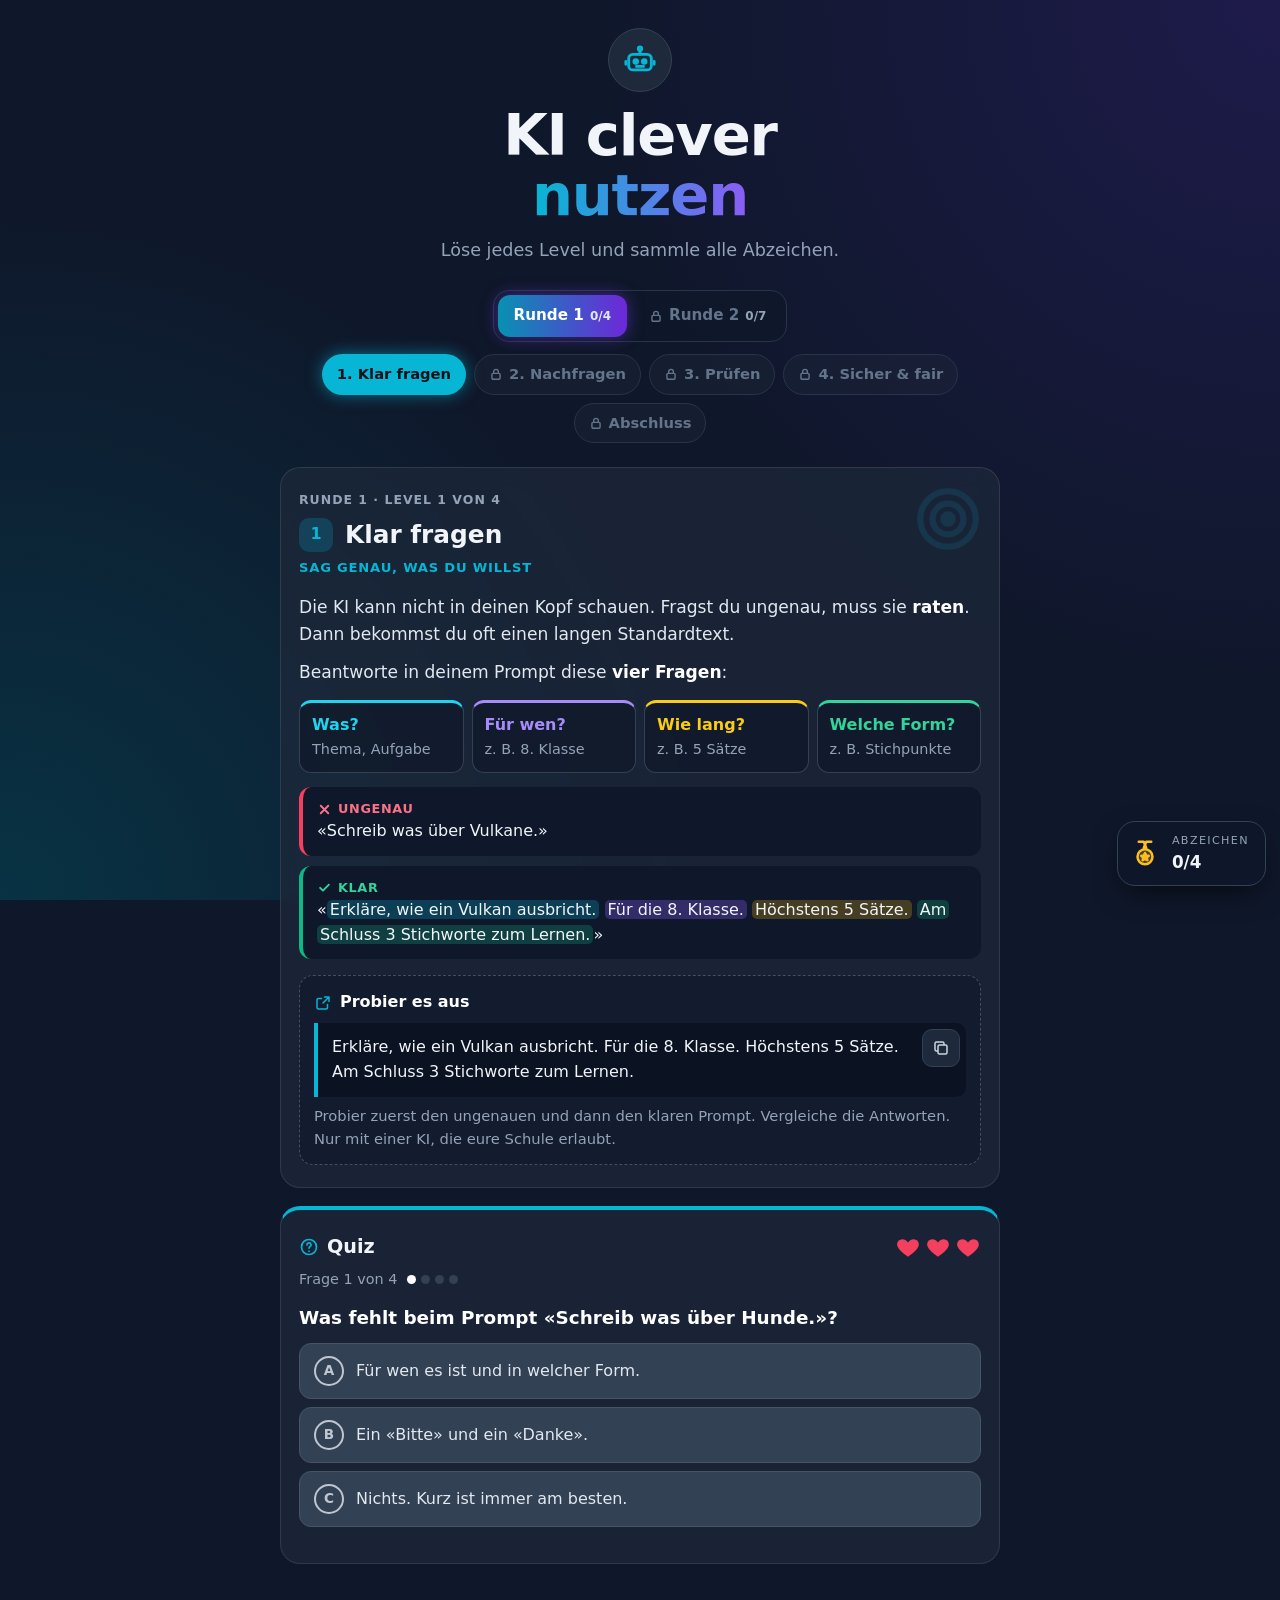
==== commit a5307870: "feat: Level «Mit eigenem Text arbeiten» (Daten-Anker) als Abschluss von Runde 2 - Prompt in drei Tei" ====
--- a/ki/index.html
+++ b/ki/index.html
@@ -498,6 +498,7 @@
   image: '<svg viewBox="0 0 24 24" fill="none" stroke="currentColor" stroke-width="2" stroke-linecap="round" stroke-linejoin="round"><rect x="3" y="4" width="18" height="16" rx="2"/><circle cx="9" cy="10" r="2"/><path d="m21 16-5-5-9 9"/></svg>',
   scan: '<svg viewBox="0 0 24 24" fill="none" stroke="currentColor" stroke-width="2" stroke-linecap="round" stroke-linejoin="round"><path d="M3 7V4h3M21 7V4h-3M3 17v3h3M21 17v3h-3"/><path d="M6 12s2.4-4 6-4 6 4 6 4-2.4 4-6 4-6-4-6-4z"/><circle cx="12" cy="12" r="1.6" fill="currentColor"/></svg>',
   balance: '<svg viewBox="0 0 24 24" fill="none" stroke="currentColor" stroke-width="2" stroke-linecap="round" stroke-linejoin="round"><path d="M12 4v16M7 20h10M5 7h14"/><path d="M5 7l-3 6a3 3 0 0 0 6 0zM19 7l-3 6a3 3 0 0 0 6 0z"/></svg>',
+  anchor: '<svg viewBox="0 0 24 24" fill="none" stroke="currentColor" stroke-width="2" stroke-linecap="round" stroke-linejoin="round"><circle cx="12" cy="5" r="2"/><path d="M12 7v14M8 10h8M5 13a7 7 0 0 0 14 0"/><path d="m3 15 2-2 2 2M17 15l2-2 2 2"/></svg>',
   pattern: '<svg viewBox="0 0 24 24" fill="none" stroke="currentColor" stroke-width="2"><rect x="3" y="3" width="7" height="7" rx="1.5"/><rect x="14" y="3" width="7" height="7" rx="1.5"/><rect x="3" y="14" width="7" height="7" rx="1.5"/><rect x="14" y="14" width="7" height="7" rx="1.5" stroke-dasharray="3 2"/></svg>'
 };
 
@@ -1068,6 +1069,75 @@
           { t: "Eine gespielte Sicht. Keine echte Lehrperson hat das gesagt.", ok: true, why: "Genau. Für echte Meinungen fragst du echte Menschen." },
           { t: "Die Meinung meiner Lehrperson.", why: "Die KI kennt deine Lehrperson nicht. Sie spielt nur eine Rolle." },
           { t: "Ein Beweis, dass es stimmt.", why: "Eine gespielte Rolle ist kein Beweis." }
+        ]
+      }
+    ]
+  },
+  {
+    id: 11, round: 2, short: "Eigener Text", title: "Mit eigenem Text arbeiten", tagline: "Gib der KI den Text – und prüf trotzdem",
+    color: "#84cc16", glow: "rgba(132,204,22,.5)", soft: "rgba(132,204,22,.2)", icon: "anchor",
+    badge: "Text-Anker",
+    learn: [
+      "Du kannst der KI einen <strong>eigenen Text</strong> geben, zum Beispiel aus dem Schulbuch. Dann soll sie <strong>nur mit diesem Text</strong> arbeiten.",
+      "So muss sie weniger raten. Aber sie kann sich <strong>trotzdem irren</strong>. Vergleiche ihre Antwort mit dem Text.",
+      "Ein guter Prompt hat drei Teile:"
+    ],
+    visual: `
+      <div class="chips" style="grid-template-columns:repeat(3,1fr)">
+        <div class="chip" style="--cc:#22d3ee"><b>1 Regel</b><span>Nur dieser Text</span></div>
+        <div class="chip" style="--cc:#34d399"><b>2 Text</b><span>Hier einfügen</span></div>
+        <div class="chip" style="--cc:#a78bfa"><b>3 Frage</b><span>Was willst du?</span></div>
+      </div>
+      <div class="compare">
+        <div class="ex"><p class="ex-label" style="color:#bef264">Dein Prompt</p><p><span class="hl hl-was">Antworte nur mit diesem Text. Wenn etwas nicht im Text steht, schreib: «Steht nicht im Text.»</span><br><span class="hl hl-form">Text: «Der Informatikraum ist am Mittwoch von 13.30 bis 15 Uhr offen. Bring deine Kopfhörer mit.»</span><br><span class="hl hl-wer">Frage: Wann ist der Raum offen? Gibt es dort einen Drucker?</span></p></div>
+        <div class="arrow">${ICONS.arrow}</div>
+        <div class="ex good"><p class="ex-label">${ICONS.robot} KI antwortet</p><p>Der Raum ist am Mittwoch von 13.30 bis 15 Uhr offen. Ob es einen Drucker gibt, steht nicht im Text.</p></div>
+      </div>`,
+    tryit: {
+      prompt: "Antworte nur mit dem folgenden Text. Wenn etwas nicht im Text steht, schreib: «Steht nicht im Text.»\n\nText: [KURZEN TEXT AUS DEM SCHULBUCH EINFÜGEN]\n\nFasse den Text in 3 Stichpunkten zusammen.",
+      hint: "Füge einen kurzen Text aus eurem Schulbuch ein. Prüfe danach jeden Stichpunkt im Text nach."
+    },
+    questions: [
+      {
+        q: "Wozu gibst du der KI einen eigenen Text?",
+        options: [
+          { t: "Damit sie mit genau diesem Text arbeitet und weniger rät.", ok: true, why: "Genau. Sie hat dann eine klare Grundlage." },
+          { t: "Damit sie nie mehr Fehler macht.", why: "Auch mit Text kann sie sich irren. Prüfe die Antwort." },
+          { t: "Damit die Antwort länger wird.", why: "Es geht nicht um die Länge, sondern um die Grundlage." }
+        ]
+      },
+      {
+        q: "Welcher Satz hilft, damit die KI nicht rät?",
+        options: [
+          { t: "«Wenn es nicht im Text steht, schreib: Steht nicht im Text.»", ok: true, why: "Richtig. Jetzt weiss die KI, was sie bei fehlenden Infos tun soll." },
+          { t: "«Bitte gib dir Mühe.»", why: "Das sagt der KI nicht, was sie bei fehlenden Infos tun soll." },
+          { t: "«Antworte möglichst ausführlich.»", why: "Ausführlich heisst nicht genau. Die KI könnte etwas dazuerfinden." }
+        ]
+      },
+      {
+        q: "Du fragst: «Kann man dort Bücher ausleihen?» Was ist die beste Antwort der KI?",
+        ctx: "Text: «Die Bibliothek ist am Montag und am Donnerstag offen.»",
+        options: [
+          { t: "«Das steht nicht im Text.»", ok: true, why: "Richtig. Ehrlich sagen, was fehlt, ist besser als raten." },
+          { t: "«Ja, natürlich.»", why: "Das steht nicht im Text. Die KI hätte geraten." },
+          { t: "«Nein.»", why: "Auch das steht nicht im Text." }
+        ]
+      },
+      {
+        q: "Was machst du?",
+        ctx: "Text: «Die Klassenreise führt nach Luzern. Abfahrt ist um 7.40 Uhr.»\nDie KI fasst zusammen: «Die Klasse fährt um 8.40 Uhr nach Luzern.»",
+        options: [
+          { t: "Ich korrigiere die Uhrzeit. Im Text steht 7.40 Uhr.", ok: true, why: "Genau. Auch mit Text kann die KI Fehler machen." },
+          { t: "Nichts. Die KI hatte ja den Text.", why: "Vergleiche selbst: Im Text steht 7.40 Uhr." },
+          { t: "Ich glaube der KI. Sie ist schneller als ich.", why: "Schnell heisst nicht richtig. Im Text steht 7.40 Uhr." }
+        ]
+      },
+      {
+        q: "Welchen Text darfst du der KI geben?",
+        options: [
+          { t: "Einen Text aus dem Schulbuch.", ok: true, why: "Genau. Schultexte sind dafür gut geeignet." },
+          { t: "Den Chatverlauf mit deiner besten Freundin.", why: "Das sind private Nachrichten. Die gehören nicht in die KI." },
+          { t: "Das Zeugnis deines Bruders.", why: "Noten und Zeugnisse sind private Daten. Nicht eingeben." }
         ]
       }
     ]
@@ -1583,7 +1653,7 @@
 function openInventory() {
   const s1 = inRound(1).map((l, i) => miniCard(l, i)).join("");
   const s2 = r1Complete()
-    ? `<div class="minis" style="--cols:3">${inRound(2).map((l, i) => miniCard(l, i)).join("")}</div>`
+    ? `<div class="minis" style="--cols:4">${inRound(2).map((l, i) => miniCard(l, i)).join("")}</div>`
     : `<p class="series-locked">${ICONS.lock} Wird freigeschaltet, wenn du Runde 1 geschafft hast.</p>`;
   openModal(`
     <div style="color:var(--gold);width:48px;height:48px;margin:0 auto">${ICONS.medal}</div>
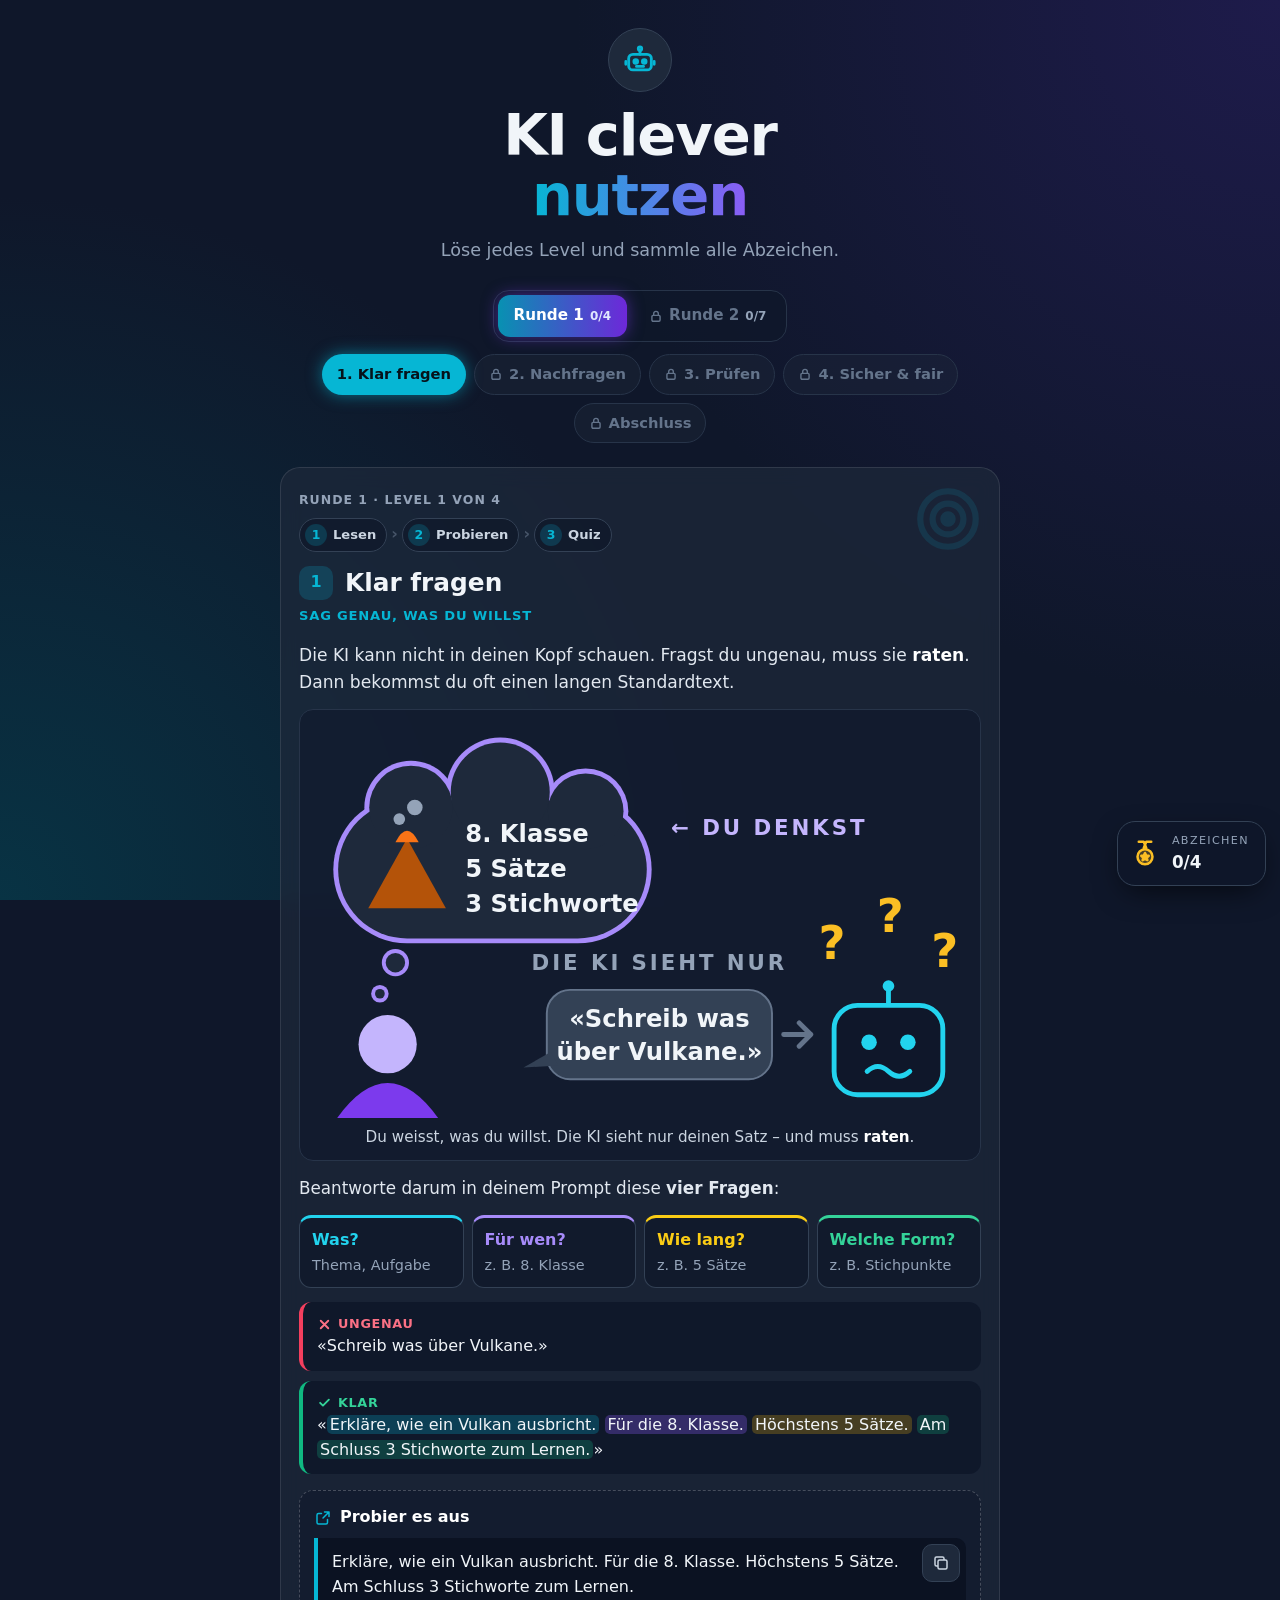
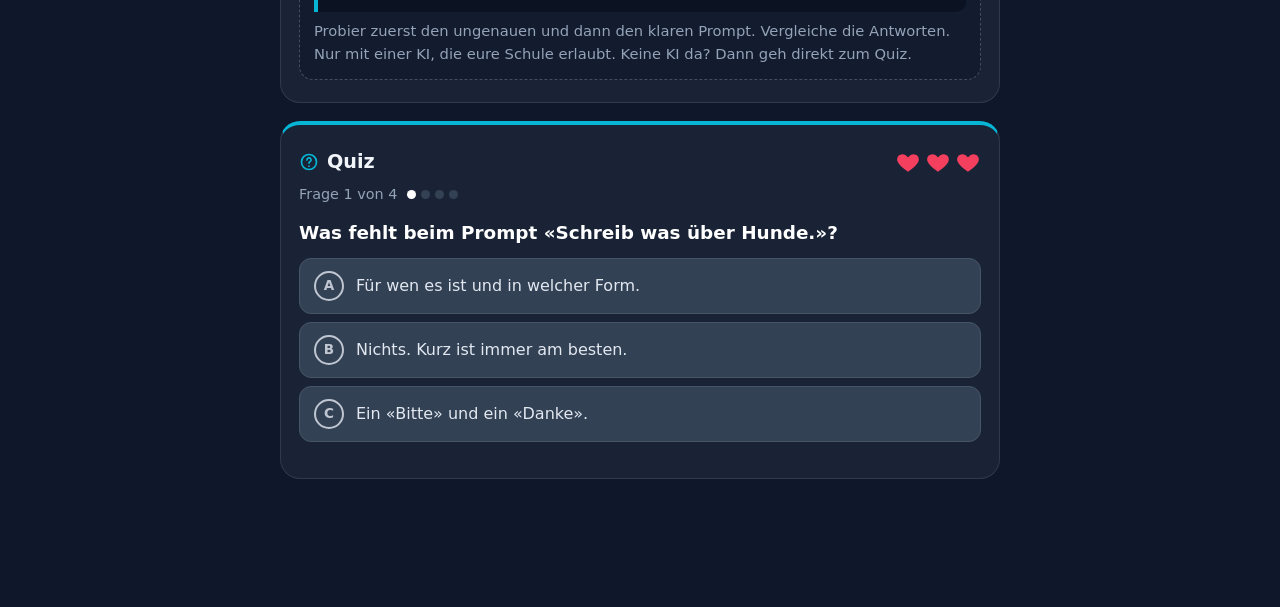
==== commit b1f00a0c: "feat: Illustrationen und Orientierungshilfen für schwache Lernende - Schritt-Leiste «1 Lesen › 2 Pro" ====
--- a/ki/index.html
+++ b/ki/index.html
@@ -78,7 +78,7 @@
     padding: 22px 18px; margin-bottom: 18px; position: relative; overflow: hidden;
     -webkit-backdrop-filter: blur(10px); backdrop-filter: blur(10px);
   }
-  .card-deco { position: absolute; top: 14px; right: 14px; color: var(--lc); opacity: 0.13; }
+  .card-deco { position: absolute; top: 14px; right: 14px; color: var(--lc); opacity: 0.13; pointer-events: none; }
   .card-deco svg { width: 74px; height: 74px; }
   .level-head { display: flex; align-items: center; gap: 12px; margin: 0 0 4px; padding-right: 60px; }
   .num {
@@ -432,6 +432,77 @@
   .stil-foto::after { background: radial-gradient(transparent 50%, rgba(0, 0, 0, 0.45)); }
   .stil-pixel::before { background: repeating-linear-gradient(0deg, rgba(0, 0, 0, 0.22) 0 2px, transparent 2px 10px), repeating-linear-gradient(90deg, rgba(0, 0, 0, 0.22) 0 2px, transparent 2px 10px); }
   .stil-pixel .sk-main, .stil-pixel .sk-act { filter: contrast(1.3) saturate(1.3); }
+
+  /* Orientierung */
+  .stepper { display: flex; align-items: center; flex-wrap: wrap; gap: 4px; margin: 0 0 14px; }
+  .step { display: inline-flex; align-items: center; gap: 6px; cursor: pointer; font-size: 0.82rem; font-weight: 800; padding: 5px 10px 5px 5px; border-radius: 999px; background: rgba(15, 23, 42, 0.7); border: 1px solid #334155; color: var(--soft); }
+  .step b { width: 22px; height: 22px; border-radius: 50%; display: grid; place-items: center; background: var(--lsoft); color: var(--lc); font-size: 0.78rem; }
+  .step-sep { color: #475569; font-weight: 800; }
+  #try-box, #level-card { scroll-margin-top: 12px; }
+  .learn-line { margin: 14px 0 0; font-size: 1.05rem; color: #e2e8f0; }
+
+  /* Illustrationen */
+  .illu { margin: 14px 0; padding: 12px 10px 10px; border-radius: 14px; background: rgba(15, 23, 42, 0.6); border: 1px solid #273449; }
+  .illu svg { width: 100%; height: auto; font-family: Inter, system-ui, sans-serif; }
+  .illu figcaption { text-align: center; color: var(--soft); font-size: 0.95rem; margin-top: 8px; }
+  .illu figcaption strong { color: #fff; }
+
+  .meters { margin: 14px 0; padding: 14px; border-radius: 14px; background: rgba(15, 23, 42, 0.6); border: 1px solid #273449; display: grid; gap: 12px; }
+  .meter { display: grid; grid-template-columns: 1fr auto; gap: 4px 10px; align-items: center; }
+  .mlabel { grid-column: 1 / -1; font-weight: 700; font-size: 0.95rem; }
+  .mbar { height: 16px; border-radius: 999px; background: #1e293b; border: 1px solid #334155; overflow: hidden; }
+  .mbar i { display: block; height: 100%; width: 100%; background: linear-gradient(90deg, #22d3ee, #10b981); border-radius: 999px; animation: fillbar 1.2s ease-out; transform-origin: left; }
+  @keyframes fillbar { from { transform: scaleX(0); } }
+  .mbar.q i { background: repeating-linear-gradient(-45deg, #475569 0 8px, #334155 8px 16px); animation: none; }
+  .mval { font-weight: 800; color: #34d399; min-width: 34px; text-align: center; }
+  .mval.q { color: var(--gold); font-size: 1.3rem; animation: wobble 2s ease-in-out infinite; }
+  @keyframes wobble { 50% { transform: rotate(14deg) scale(1.15); } }
+  .mnote { margin: 0; color: var(--soft); text-align: center; }
+
+  .ampel { position: relative; display: grid; grid-template-columns: 64px 1fr; column-gap: 14px; margin: 14px 0 0; }
+  .ampel::before { content: ""; position: absolute; left: 0; top: 0; bottom: 0; width: 64px; border-radius: 20px; background: #0b1222; border: 2px solid #334155; }
+  .lamp { position: relative; width: 42px; height: 42px; margin: 10px 11px; align-self: center; border-radius: 50%; display: grid; place-items: center; color: rgba(0, 0, 0, 0.55); font-weight: 900; font-size: 1.3rem; background: radial-gradient(circle at 35% 30%, #fff8 0 8%, var(--c) 30%); box-shadow: 0 0 18px var(--c); }
+  .lamp svg { width: 22px; height: 22px; }
+  .lamp.r { --c: #f43f5e; } .lamp.y { --c: #facc15; } .lamp.g { --c: #10b981; }
+  .atext { align-self: center; padding: 8px 0; }
+  .atext b { display: block; font-size: 1.02rem; }
+  .atext span { color: var(--soft); font-size: 0.95rem; }
+
+  .tone { margin: 14px 0; }
+  .tone-tabs { display: grid; grid-template-columns: repeat(3, 1fr); gap: 6px; }
+  .ttab { display: flex; flex-direction: column; align-items: center; gap: 2px; cursor: pointer; padding: 8px 6px; border-radius: 12px; border: 1px solid #475569; background: #1e293b; color: var(--soft); font-weight: 700; font-size: 0.92rem; }
+  .ttab[aria-pressed="true"] { background: var(--lc); border-color: transparent; color: #fff; box-shadow: 0 0 14px var(--lglow); }
+  .tone-prompt { margin: 12px 0 8px; font-size: 0.92rem; color: var(--muted); }
+  .tone-prompt b { color: #fdba74; }
+  .tone-msg { background: #0b1222; border-left: 4px solid var(--lc); border-radius: 0 12px 12px 0; padding: 12px 14px; font-size: 1.02rem; }
+  .tone-msg small { display: block; font-size: 0.75rem; font-weight: 800; text-transform: uppercase; letter-spacing: 0.08em; color: var(--muted); margin-bottom: 4px; }
+  .tone-msg.swap { animation: swapin 0.35s ease; }
+  @keyframes swapin { from { opacity: 0; transform: translateY(6px); } }
+  .tone mark, .tone-note mark { background: rgba(249, 115, 22, 0.25); color: #fff; border-radius: 4px; padding: 0 3px; }
+  .tone-note { margin: 10px 0 0; font-size: 0.9rem; color: var(--muted); }
+
+  .spot { margin: 14px 0; }
+  .spot-svg { width: 100%; height: auto; border-radius: 14px; border: 3px solid #e2e8f0; cursor: crosshair; display: block; }
+  .hot { fill: transparent; cursor: pointer; }
+  .hot.found { fill: rgba(251, 191, 36, 0.15); stroke: #fbbf24; stroke-width: 4; stroke-dasharray: 8 5; animation: ring 1.2s linear infinite; }
+  @keyframes ring { to { stroke-dashoffset: -26; } }
+  .spot-bar { display: flex; justify-content: space-between; align-items: center; margin-top: 8px; font-weight: 800; }
+  .spot-help { background: none; border: 1px solid #475569; color: var(--muted); border-radius: 999px; padding: 5px 12px; font-size: 0.82rem; cursor: pointer; }
+  .spot-list { list-style: none; padding: 0; margin: 8px 0 0; display: grid; gap: 4px; }
+  .spot-list li { display: flex; align-items: center; gap: 8px; color: #a7f3d0; }
+  .spot-list svg { width: 16px; height: 16px; color: var(--ok); }
+  .spot-msg { margin: 8px 0 0; color: var(--soft); min-height: 1.2em; }
+  .spot-msg b { color: #fff; }
+
+  .flow { margin: 10px 0 4px; display: grid; justify-items: center; gap: 10px; }
+  .fnode { padding: 10px 14px; border-radius: 12px; background: #1e293b; border: 2px solid #475569; font-weight: 700; text-align: center; }
+  .fsplit { position: relative; display: grid; grid-template-columns: 1fr 1fr; gap: 10px; width: 100%; }
+  .fbranch { display: grid; justify-items: center; gap: 6px; }
+  .fyes, .fno { display: inline-flex; align-items: center; gap: 4px; font-weight: 800; font-size: 0.85rem; }
+  .fyes { color: #34d399; } .fno { color: #fb7185; }
+  .fyes svg, .fno svg { width: 14px; height: 14px; }
+  .fnode.ok { border-color: #10b981; background: rgba(16, 185, 129, 0.12); }
+  .fnode.no { border-color: #f43f5e; background: rgba(244, 63, 94, 0.1); }
 
   /* Konfetti & Toast */
   .confetti { position: fixed; top: -12px; width: 9px; height: 14px; z-index: 60; pointer-events: none; border-radius: 2px; animation: fall linear forwards; }
@@ -520,10 +591,27 @@
     color: "#06b6d4", glow: "rgba(6,182,212,.55)", soft: "rgba(6,182,212,.2)", icon: "target",
     badge: "Auftrag-Profi",
     learn: [
-      "Die KI kann nicht in deinen Kopf schauen. Fragst du ungenau, muss sie <strong>raten</strong>. Dann bekommst du oft einen langen Standardtext.",
-      "Beantworte in deinem Prompt diese <strong>vier Fragen</strong>:"
+      "Die KI kann nicht in deinen Kopf schauen. Fragst du ungenau, muss sie <strong>raten</strong>. Dann bekommst du oft einen langen Standardtext."
     ],
     visual: `
+      <figure class="illu">
+        <svg viewBox="0 0 340 204" role="img" aria-label="Du denkst an viele Details. Die KI sieht nur deinen kurzen Satz und muss raten.">
+          <text x="186" y="58" font-size="11" font-weight="800" fill="#c4b5fd" letter-spacing="1.5">← DU DENKST</text>
+          <g fill="#a78bfa"><rect x="12" y="38" width="164" height="76" rx="38"/><circle cx="52" cy="44" r="24"/><circle cx="98" cy="36" r="28"/><circle cx="142" cy="46" r="22"/><circle cx="44" cy="124" r="7"/><circle cx="36" cy="140" r="4.5"/></g>
+          <g fill="#1e293b"><rect x="14.5" y="40.5" width="159" height="71" rx="35.5"/><circle cx="52" cy="44" r="21.5"/><circle cx="98" cy="36" r="25.5"/><circle cx="142" cy="46" r="19.5"/><circle cx="44" cy="124" r="5"/><circle cx="36" cy="140" r="2.5"/></g>
+          <path d="M30 96 L50 60 L70 96 Z" fill="#b45309"/><path d="M44 62 q6 -12 12 0 z" fill="#f97316"/><circle cx="46" cy="50" r="3" fill="#94a3b8"/><circle cx="54" cy="44" r="4" fill="#94a3b8"/>
+          <g font-size="12.5" font-weight="700" fill="#f1f5f9"><text x="80" y="62">8. Klasse</text><text x="80" y="80">5 Sätze</text><text x="80" y="98">3 Stichworte</text></g>
+          <circle cx="40" cy="166" r="15" fill="#c4b5fd"/><path d="M14 204 q26 -36 52 0 z" fill="#7c3aed"/>
+          <text x="180" y="128" text-anchor="middle" font-size="11" font-weight="800" fill="#94a3b8" letter-spacing="1.5">DIE KI SIEHT NUR</text>
+          <rect x="122" y="138" width="116" height="46" rx="12" fill="#334155" stroke="#64748b"/><path d="M124 170 l-14 8 18 -1 z" fill="#334155"/>
+          <g font-size="12.5" font-weight="700" fill="#f1f5f9" text-anchor="middle"><text x="180" y="157">«Schreib was</text><text x="180" y="174">über Vulkane.»</text></g>
+          <path d="M244 161 h14 m-6 -6 6 6 -6 6" fill="none" stroke="#64748b" stroke-width="2.5" stroke-linecap="round" stroke-linejoin="round"/>
+          <g transform="translate(268 134)"><path d="M30 12 V3" stroke="#22d3ee" stroke-width="2.5"/><circle cx="30" cy="2" r="3" fill="#22d3ee"/><rect x="2" y="12" width="56" height="46" rx="12" fill="#0f172a" stroke="#22d3ee" stroke-width="2.5"/><circle cx="20" cy="31" r="4" fill="#22d3ee"/><circle cx="40" cy="31" r="4" fill="#22d3ee"/><path d="M19 46 q5.5 -5 11 0 t11 0" fill="none" stroke="#22d3ee" stroke-width="2.5" stroke-linecap="round"/></g>
+          <g font-size="24" font-weight="800" fill="#fbbf24"><text x="262" y="122">?</text><text x="292" y="108">?</text><text x="320" y="126">?</text></g>
+        </svg>
+        <figcaption>Du weisst, was du willst. Die KI sieht nur deinen Satz – und muss <strong>raten</strong>.</figcaption>
+      </figure>
+      <p class="learn-line">Beantworte darum in deinem Prompt diese <strong>vier Fragen</strong>:</p>
       <div class="chips">
         <div class="chip" style="--cc:#22d3ee"><b>Was?</b><span>Thema, Aufgabe</span></div>
         <div class="chip" style="--cc:#a78bfa"><b>Für wen?</b><span>z. B. 8. Klasse</span></div>
@@ -640,14 +728,20 @@
     badge: "Faktenchecker",
     learn: [
       "Die KI schreibt immer <strong>sicher</strong> und in gutem Deutsch. Trotzdem kann sie sich irren. Manchmal <strong>erfindet</strong> sie sogar Namen, Zahlen oder Quellen.",
-      "Wichtige Infos prüfst du <strong>selbst</strong>:"
+      "Wichtige Infos prüfst du <strong>selbst</strong>."
     ],
     visual: `
+      <div class="meters" role="img" aria-label="Die KI klingt sehr sicher. Ob es stimmt, ist offen.">
+        <div class="meter"><span class="mlabel">So sicher klingt die KI</span><div class="mbar"><i></i></div><span class="mval">sehr</span></div>
+        <div class="meter"><span class="mlabel">Stimmt es auch?</span><div class="mbar q"><i></i></div><span class="mval q">?</span></div>
+        <p class="mnote">Sicher klingen und richtig sein ist <strong>nicht dasselbe</strong>.</p>
+      </div>
       <div class="compare">
         <div class="ex bad"><p class="ex-label">${ICONS.robot} KI sagt</p><p>«Der Rhein ist 2500 km lang.»</p></div>
         <div class="arrow">${ICONS.arrow}</div>
         <div class="ex good"><p class="ex-label">${ICONS.search} Nachgeschaut</p><p>Im Lexikon steht: rund 1230 km. Die KI lag falsch.</p></div>
       </div>
+      <p class="learn-line">So prüfst du:</p>
       <ol class="steps">
         <li><span class="n">1</span><span><strong>Quelle öffnen:</strong> Steht es dort wirklich?</span></li>
         <li><span class="n">2</span><span><strong>Zweite Quelle suchen:</strong> Schulbuch, Lexikon, offizielle Webseite.</span></li>
@@ -702,11 +796,12 @@
       "Nutze nur KI-Tools, die eure <strong>Schule erlaubt</strong>. Und wenn dir die KI hilft: Sag es <strong>ehrlich</strong>."
     ],
     visual: `
-      <div class="lights">
-        <div class="light" style="--cc:#10b981"><b><span class="dot"></span>Okay</b><p>Fragen zu Schulthemen, Erklärungen, Ideen</p></div>
-        <div class="light" style="--cc:#facc15"><b><span class="dot"></span>Erst Namen weglassen</b><p>Eigene Texte, in denen andere Personen vorkommen</p></div>
-        <div class="light" style="--cc:#f43f5e"><b><span class="dot"></span>Nicht eingeben</b><p>Passwörter, Adresse, Telefonnummer, Fotos von anderen, Noten</p></div>
-      </div>`,
+      <div class="ampel" role="list" aria-label="Daten-Ampel">
+        <div class="lamp r" aria-hidden="true">${ICONS.x}</div><div class="atext" role="listitem"><b style="color:#fb7185">Nicht eingeben</b><span>Passwörter, Adresse, Telefonnummer, Fotos von anderen, Noten</span></div>
+        <div class="lamp y" aria-hidden="true"><span>!</span></div><div class="atext" role="listitem"><b style="color:#facc15">Erst Namen weglassen</b><span>Eigene Texte, in denen andere Personen vorkommen</span></div>
+        <div class="lamp g" aria-hidden="true">${ICONS.check}</div><div class="atext" role="listitem"><b style="color:#34d399">Okay</b><span>Fragen zu Schulthemen, Erklärungen, Ideen</span></div>
+      </div>
+      <p class="learn-line" style="color:var(--soft)">Frag dich vor dem Eintippen: <strong>Welche Farbe hat das?</strong></p>`,
     tryit: {
       prompt: "Hilf mir bei Hausaufgaben zu Brüchen. Ich bin in der 8. Klasse. Erkläre mir zuerst, wie man Brüche kürzt.",
       hint: "Für gute Hilfe braucht die KI weder deinen Namen noch deine Adresse."
@@ -742,6 +837,19 @@
       "Willst du immer den <strong>gleichen Aufbau</strong>? Dann zeig der KI ein Beispiel. Sie macht es dann genau so."
     ],
     visual: `
+      <figure class="illu">
+        <svg viewBox="0 0 330 112" role="img" aria-label="Ein Beispiel ist wie eine Ausstechform. Alle Teile bekommen die gleiche Form.">
+          <path d="M50.0 18.0L58.8 39.9L82.3 41.5L64.3 56.6L70.0 79.5L50.0 67.0L30.0 79.5L35.7 56.6L17.7 41.5L41.2 39.9Z" fill="none" stroke="#fbbf24" stroke-width="4" stroke-linejoin="round" stroke-dasharray="7 4"/>
+          <path d="M104 52 h28 m-8 -8 8 8 -8 8" fill="none" stroke="#94a3b8" stroke-width="3" stroke-linecap="round" stroke-linejoin="round"/>
+          <g fill="#fbbf24" stroke="#b45309" stroke-width="2" stroke-linejoin="round">
+            <path d="M178.0 28.0L184.2 43.5L200.8 44.6L188.0 55.2L192.1 71.4L178.0 62.5L163.9 71.4L168.0 55.2L155.2 44.6L171.8 43.5Z"/>
+            <path d="M234.0 28.0L240.2 43.5L256.8 44.6L244.0 55.2L248.1 71.4L234.0 62.5L219.9 71.4L224.0 55.2L211.2 44.6L227.8 43.5Z"/>
+            <path d="M290.0 28.0L296.2 43.5L312.8 44.6L300.0 55.2L304.1 71.4L290.0 62.5L275.9 71.4L280.0 55.2L267.2 44.6L283.8 43.5Z"/>
+          </g>
+          <g font-size="12" font-weight="800" fill="#94a3b8" text-anchor="middle" letter-spacing="1"><text x="50" y="104">BEISPIEL</text><text x="234" y="104">ALLE GLEICH</text></g>
+        </svg>
+        <figcaption>Ein Beispiel ist wie eine <strong>Ausstechform</strong>: Alles bekommt die gleiche Form.</figcaption>
+      </figure>
       <div class="compare">
         <div class="ex"><p class="ex-label" style="color:#fbbf24">Dein Prompt</p><p class="mono">Schreib Lernkarten genau so wie im Beispiel:
 Begriff: Maus
@@ -846,14 +954,11 @@
     color: "#f97316", glow: "rgba(249,115,22,.55)", soft: "rgba(249,115,22,.22)", icon: "tone",
     badge: "Ton-Profi",
     learn: [
-      "Die KI kann die gleichen Infos ganz verschieden schreiben: locker, freundlich oder höflich.",
-      "Sag ihr, <strong>wer</strong> die Nachricht liest und <strong>wie</strong> sie klingen soll."
+      "Die KI kann die gleichen Infos ganz verschieden schreiben: locker, herzlich oder höflich.",
+      "Sag ihr, <strong>wer</strong> die Nachricht liest und <strong>wie</strong> sie klingen soll. Tippe auf die Knöpfe:"
     ],
-    visual: `
-      <div class="compare">
-        <div class="ex" style="border-left-color:#a78bfa"><p class="ex-label" style="color:#c4b5fd">Für den Klassenchat</p><p>Hey Leute! 🏃 Dienstag ist Sporttag, Start 8.15 Uhr. Turnschuhe nicht vergessen! 👟</p></div>
-        <div class="ex" style="border-left-color:#f97316"><p class="ex-label" style="color:#fdba74">Für die Eltern</p><p>Guten Tag. Am Dienstag findet der Sporttag statt. Beginn ist um 8.15 Uhr. Bitte geben Sie Ihrem Kind Turnschuhe mit.</p></div>
-      </div>`,
+    visual: `<div class="tone" id="tone"></div>`,
+    setup: setupTone,
     tryit: {
       prompt: "Schreib eine kurze Nachricht an meine Lehrperson. Ich habe mein Mathebuch in der Schule vergessen. Frag, ob ich die Aufgaben einen Tag später abgeben darf. Der Ton soll höflich sein. Höchstens 3 Sätze.",
       hint: "Probier danach: «Schreib das Gleiche locker, für einen Kollegen.» Was ändert sich?"
@@ -963,15 +1068,47 @@
     badge: "Fake-Detektiv",
     learn: [
       "KI kann Bilder, Videos und sogar Stimmen fälschen. Solche Fälschungen heissen <strong>Deepfakes</strong>. Sie sehen oft echt aus.",
-      "Manchmal sieht man Fehler. Aber das Wichtigste ist die <strong>Quelle</strong>:"
+      "Manchmal sieht man Fehler. <strong>Finde die 3 KI-Fehler</strong> in diesem Bild – tippe darauf:"
     ],
+    setup: setupSpot,
     visual: `
+      <div class="spot" id="spot">
+        <svg viewBox="0 0 320 220" class="spot-svg" id="spot-svg" role="img" aria-label="KI-Bild mit drei versteckten Fehlern">
+          <rect width="320" height="220" fill="#7dd3fc"/><rect y="172" width="320" height="48" fill="#86efac"/><circle cx="292" cy="34" r="16" fill="#fde047"/>
+          <path d="M20 160 q20 -30 40 0 M250 150 q18 -26 36 0" fill="none"/>
+          <rect x="58" y="82" width="8" height="96" fill="#92400e"/>
+          <rect x="10" y="34" width="104" height="54" rx="6" fill="#fef3c7" stroke="#92400e" stroke-width="3"/>
+          <g font-size="16" font-weight="800" fill="#b91c1c" text-anchor="middle" font-family="system-ui, sans-serif"><text x="62" y="57">SHCULE</text><text x="62" y="78">FSETT!</text></g>
+          <rect x="154" y="160" width="12" height="24" rx="4" fill="#1e3a8a"/><rect x="174" y="160" width="12" height="24" rx="4" fill="#1e3a8a"/>
+          <rect x="148" y="108" width="44" height="58" rx="14" fill="#f97316"/>
+          <path d="M151 122 l-14 32" stroke="#fcd9b6" stroke-width="9" stroke-linecap="round"/>
+          <path d="M189 120 L216 80" stroke="#fcd9b6" stroke-width="9" stroke-linecap="round"/>
+          <circle cx="222" cy="72" r="9" fill="#fcd9b6"/>
+          <path d="M215.4 69.6L206.0 66.2M217.3 66.8L210.6 59.4M220.1 65.3L217.3 55.7M223.2 65.1L225.0 55.3M226.1 66.3L232.0 58.2M228.2 68.7L237.0 64.0" stroke="#fcd9b6" stroke-width="4.5" stroke-linecap="round"/>
+          <circle cx="170" cy="86" r="22" fill="#fcd9b6"/>
+          <path d="M148 84 a22 22 0 0 1 44 0 q-10 -11 -22 -9 q-12 -2 -22 9 z" fill="#78350f"/>
+          <circle cx="162" cy="89" r="2.6" fill="#1e293b"/><circle cx="178" cy="89" r="2.6" fill="#1e293b"/>
+          <path d="M162 97 q8 7 16 0" fill="none" stroke="#1e293b" stroke-width="2" stroke-linecap="round"/>
+          <g fill="none" stroke="#1e293b" stroke-width="3" stroke-linejoin="round" stroke-linecap="round">
+            <circle cx="228" cy="193" r="11"/><circle cx="258" cy="193" r="11"/><circle cx="288" cy="193" r="11"/>
+            <path d="M228 193 L244 173 L272 173 L258 193 Z M272 173 L288 193 M244 173 l-3 -7 h10 M272 173 l3 -9 h7"/>
+          </g>
+          <g class="hots">
+            <circle class="hot" data-spot="0" cx="62" cy="61" r="46"/>
+            <circle class="hot" data-spot="1" cx="222" cy="66" r="28"/>
+            <circle class="hot" data-spot="2" cx="260" cy="184" r="38"/>
+          </g>
+        </svg>
+        <div class="spot-bar"><span id="spot-count">Gefunden: 0 von 3</span><button type="button" class="spot-help" id="spot-help">Lösung zeigen</button></div>
+        <ul class="spot-list" id="spot-list"></ul>
+        <p class="spot-msg" id="spot-msg" role="status" aria-live="polite"></p>
+      </div>
+      <p class="learn-line">Aber Achtung: Viele Fälschungen haben <strong>keine</strong> sichtbaren Fehler. Das Wichtigste ist die <strong>Quelle</strong>:</p>
       <ol class="steps">
         <li><span class="n">1</span><span><strong>Genau hinschauen:</strong> Hände, Schrift, Ohren, Schmuck, Hintergrund.</span></li>
         <li><span class="n">2</span><span><strong>Quelle prüfen:</strong> Wer hat es zuerst gepostet?</span></li>
         <li><span class="n">3</span><span><strong>Gegencheck:</strong> Berichten auch seriöse Medien darüber?</span></li>
-      </ol>
-      <div class="ex bad"><p class="ex-label">${ICONS.x} Achtung</p><p>Gute Fälschungen haben keine sichtbaren Fehler. Darum ist die Quelle das Wichtigste.</p></div>`,
+      </ol>`,
     tryit: {
       prompt: "Woran erkenne ich, ob ein Bild oder Video mit KI gefälscht wurde? Nenne 5 Tipps für Jugendliche. Kurz und einfach.",
       hint: "Vergleiche die Tipps der KI mit den drei Schritten oben."
@@ -1092,6 +1229,14 @@
         <div class="ex"><p class="ex-label" style="color:#bef264">Dein Prompt</p><p><span class="hl hl-was">Antworte nur mit diesem Text. Wenn etwas nicht im Text steht, schreib: «Steht nicht im Text.»</span><br><span class="hl hl-form">Text: «Der Informatikraum ist am Mittwoch von 13.30 bis 15 Uhr offen. Bring deine Kopfhörer mit.»</span><br><span class="hl hl-wer">Frage: Wann ist der Raum offen? Gibt es dort einen Drucker?</span></p></div>
         <div class="arrow">${ICONS.arrow}</div>
         <div class="ex good"><p class="ex-label">${ICONS.robot} KI antwortet</p><p>Der Raum ist am Mittwoch von 13.30 bis 15 Uhr offen. Ob es einen Drucker gibt, steht nicht im Text.</p></div>
+      </div>
+      <p class="learn-line">So soll die KI bei jeder Frage entscheiden:</p>
+      <div class="flow" role="img" aria-label="Steht die Antwort im Text? Ja: Antwort aus dem Text. Nein: Steht nicht im Text.">
+        <div class="fnode">Steht die Antwort im Text?</div>
+        <div class="fsplit">
+          <div class="fbranch"><span class="fyes">${ICONS.check} Ja</span><div class="fnode ok">Antwort aus dem Text</div></div>
+          <div class="fbranch"><span class="fno">${ICONS.x} Nein</span><div class="fnode no">«Steht nicht im Text.»</div></div>
+        </div>
       </div>`,
     tryit: {
       prompt: "Antworte nur mit dem folgenden Text. Wenn etwas nicht im Text steht, schreib: «Steht nicht im Text.»\n\nText: [KURZEN TEXT AUS DEM SCHULBUCH EINFÜGEN]\n\nFasse den Text in 3 Stichpunkten zusammen.",
@@ -1381,20 +1526,82 @@
     <article class="card${lvl.round === 2 ? " r2card" : ""}" id="level-card" aria-labelledby="level-title">
       <div class="card-deco" aria-hidden="true">${ICONS[lvl.icon]}</div>
       <p class="where">Runde ${lvl.round} · Level ${pos} von ${inRound(lvl.round).length}</p>
+      <div class="stepper" aria-label="So gehst du vor">
+        <button type="button" class="step" data-jump="level-card"><b>1</b>Lesen</button><span class="step-sep" aria-hidden="true">›</span>
+        <button type="button" class="step" data-jump="try-box"><b>2</b>Probieren</button><span class="step-sep" aria-hidden="true">›</span>
+        <button type="button" class="step" data-jump="quiz"><b>3</b>Quiz</button>
+      </div>
       <div class="level-head"><span class="num">${pos}</span><h2 id="level-title" tabindex="-1">${esc(lvl.title)}</h2></div>
       <p class="tagline">${esc(lvl.tagline)}</p>
       <div class="learn">${lvl.learn.map((p) => `<p>${p}</p>`).join("")}</div>
       ${lvl.visual}
-      <div class="try">
+      <div class="try" id="try-box">
         <p class="try-title">${ICONS.play} Probier es aus</p>
         <div class="prompt-box"><span id="try-text">${esc(lvl.tryit.prompt)}</span><button class="copy" type="button" id="copy-btn" aria-label="Prompt kopieren">${ICONS.copy}</button></div>
-        <p class="try-hint">${esc(lvl.tryit.hint)} <br>Nur mit einer KI, die eure Schule erlaubt.</p>
+        <p class="try-hint">${esc(lvl.tryit.hint)}<br>Nur mit einer KI, die eure Schule erlaubt. Keine KI da? Dann geh direkt zum Quiz.</p>
       </div>
     </article>
     <section class="card quiz" id="quiz" aria-labelledby="quiz-title"></section>`;
   $("copy-btn").addEventListener("click", () => copyText($("try-text").textContent));
   if (lvl.builder) setupBuilder(lvl);
+  if (lvl.setup) lvl.setup();
+  stage.querySelectorAll("[data-jump]").forEach((b) => b.addEventListener("click", () => {
+    $(b.dataset.jump).scrollIntoView({ behavior: reduced.matches ? "auto" : "smooth", block: "start" });
+  }));
   if (isDone(lvl.id)) renderDoneBox(lvl); else startQuiz(lvl, false);
+}
+
+/* Ton-Umschalter (Level «Den richtigen Ton treffen») */
+const TONES = [
+  { label: "Klassenchat", icon: "💬", forText: "für den Klassenchat", ton: "locker",
+    msg: "Hey Leute! 🏃 <mark>Dienstag</mark> ist Sporttag, Start <mark>8.15 Uhr</mark>. <mark>Turnschuhe</mark> nicht vergessen! 👟" },
+  { label: "Grosi", icon: "👵", forText: "für mein Grosi", ton: "herzlich",
+    msg: "Liebes Grosi ❤️ Am <mark>Dienstag</mark> haben wir Sporttag! Es geht um <mark>8.15 Uhr</mark> los. Ich nehme meine <mark>Turnschuhe</mark> mit. Liebe Grüsse" },
+  { label: "Eltern", icon: "📄", forText: "für einen Brief an die Eltern", ton: "höflich",
+    msg: "Guten Tag. Am <mark>Dienstag</mark> findet der Sporttag statt. Beginn ist um <mark>8.15 Uhr</mark>. Bitte geben Sie Ihrem Kind <mark>Turnschuhe</mark> mit." }
+];
+function setupTone() {
+  const box = $("tone");
+  box.innerHTML = `
+    <div class="tone-tabs" role="group" aria-label="Für wen ist die Nachricht?">
+      ${TONES.map((t, i) => `<button type="button" class="ttab" data-t="${i}"><span aria-hidden="true" style="font-size:1.3rem">${t.icon}</span>${esc(t.label)}</button>`).join("")}
+    </div>
+    <p class="tone-prompt" id="tone-prompt"></p>
+    <div class="tone-msg" id="tone-msg" aria-live="polite"></div>
+    <p class="tone-note">Gleiche Infos, anderer Ton: <mark>Dienstag</mark> <mark>8.15 Uhr</mark> <mark>Turnschuhe</mark></p>`;
+  function show(i) {
+    const t = TONES[i];
+    box.querySelectorAll(".ttab").forEach((b) => b.setAttribute("aria-pressed", String(Number(b.dataset.t) === i)));
+    $("tone-prompt").innerHTML = `Prompt: «Schreib die Infos zum Sporttag <b>${esc(t.forText)}</b>. Ton: <b>${esc(t.ton)}</b>.»`;
+    const m = $("tone-msg");
+    m.innerHTML = `<small>${esc(t.label)} · ${esc(t.ton)}</small>${t.msg}`;
+    m.classList.remove("swap"); void m.offsetWidth; m.classList.add("swap");
+  }
+  box.querySelectorAll(".ttab").forEach((b) => b.addEventListener("click", () => show(Number(b.dataset.t))));
+  show(0);
+}
+
+/* Fehlersuchbild (Level «Echt oder KI?») */
+const SPOTS = ["Buchstabensalat auf dem Schild", "Hand mit 6 Fingern", "Velo mit 3 Rädern"];
+function setupSpot() {
+  const found = new Set();
+  const svg = $("spot-svg");
+  function mark(i) {
+    if (found.has(i)) return;
+    found.add(i);
+    svg.querySelector(`.hot[data-spot="${i}"]`).classList.add("found");
+    $("spot-count").textContent = `Gefunden: ${found.size} von ${SPOTS.length}`;
+    $("spot-list").innerHTML = [...found].map((n) => `<li>${ICONS.check}<span>${esc(SPOTS[n])}</span></li>`).join("");
+    if (found.size === SPOTS.length) {
+      $("spot-msg").innerHTML = "<b>Alle gefunden!</b> Solche Fehler verraten KI-Bilder. Aber gute Fälschungen haben sie nicht – darum prüfst du die Quelle.";
+      $("spot-help").hidden = true;
+    } else {
+      $("spot-msg").textContent = "Gut gesehen! Such weiter.";
+    }
+  }
+  svg.querySelectorAll(".hot").forEach((h) => h.addEventListener("click", (e) => { e.stopPropagation(); mark(Number(h.dataset.spot)); }));
+  svg.addEventListener("click", () => { if (found.size < SPOTS.length) $("spot-msg").textContent = "Da ist alles normal. Schau genau hin: Schrift, Hände, Dinge im Hintergrund."; });
+  $("spot-help").addEventListener("click", () => SPOTS.forEach((_, i) => mark(i)));
 }
 
 /* Prompt-Baukasten (Level «Bilder beschreiben») */
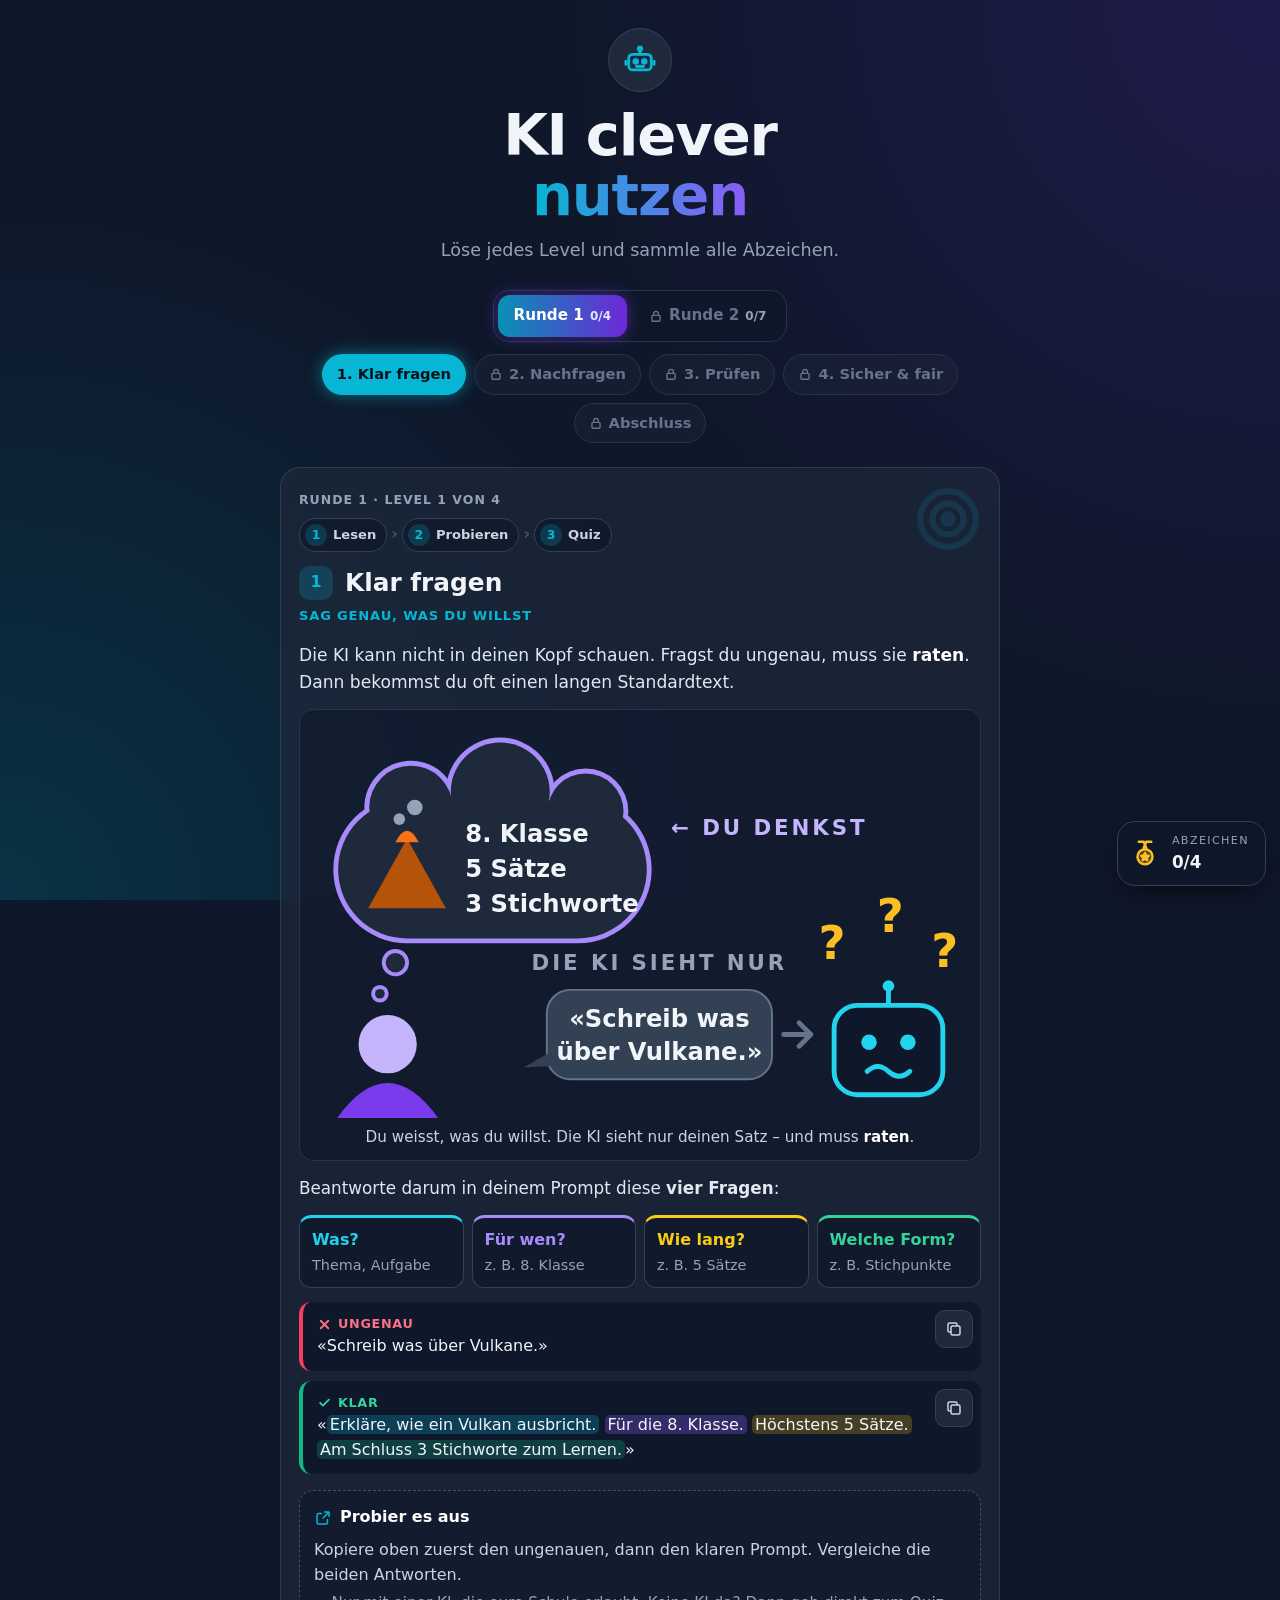
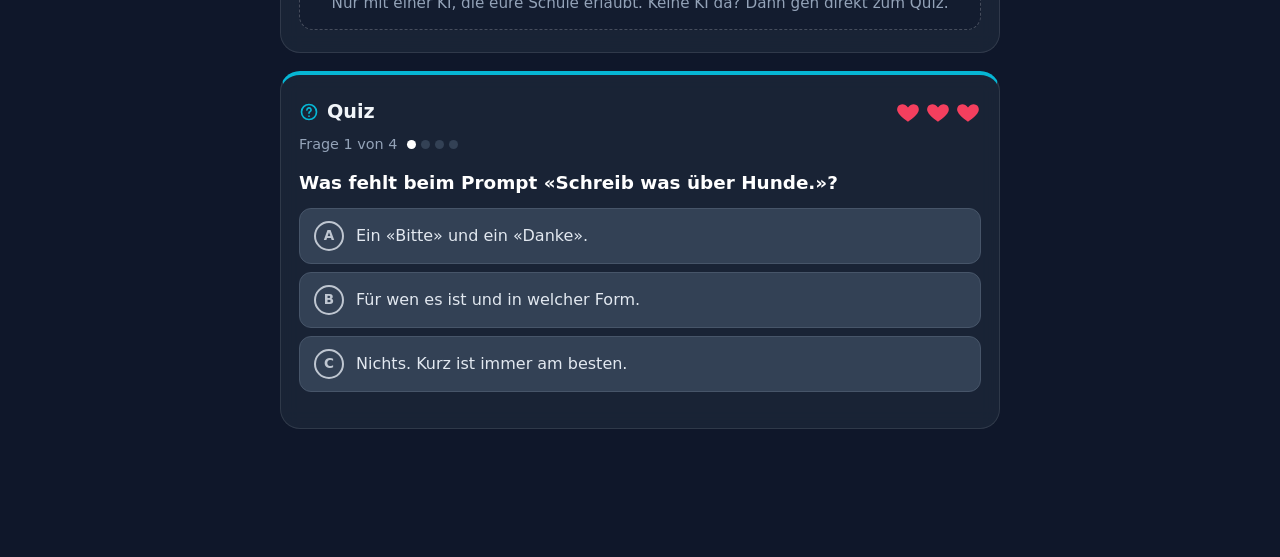
==== commit 1d248fa6: "fix: Prompts nicht doppelt zeigen – direkt in den Beispielen kopieren - Klar fragen: Ungenau und Kla" ====
--- a/ki/index.html
+++ b/ki/index.html
@@ -149,6 +149,14 @@
   }
   .copy svg { width: 18px; height: 18px; }
   .try-hint { margin: 8px 0 0; color: var(--muted); font-size: 0.92rem; }
+  .try-hint.solo { margin-top: 0; color: var(--soft); font-size: 1rem; }
+  .try-hint.note { margin-top: 4px; }
+  .copyable { position: relative; padding-right: 54px; scroll-margin-top: 12px; }
+  .bubble.copyable { padding-right: 52px; }
+  .copyable > .copy { top: 8px; right: 8px; }
+  button.phrase { font: inherit; font-size: 0.9rem; color: inherit; cursor: pointer; display: inline-flex; align-items: center; gap: 6px; }
+  button.phrase svg { width: 14px; height: 14px; opacity: 0.75; flex: 0 0 auto; }
+  button.phrase:active { transform: scale(0.97); }
 
   /* Quiz */
   .quiz { border-top: 4px solid var(--lc); }
@@ -619,12 +627,11 @@
         <div class="chip" style="--cc:#34d399"><b>Welche Form?</b><span>z. B. Stichpunkte</span></div>
       </div>
       <div class="compare">
-        <div class="ex bad"><p class="ex-label">${ICONS.x} Ungenau</p><p>«Schreib was über Vulkane.»</p></div>
-        <div class="ex good"><p class="ex-label">${ICONS.check} Klar</p><p>«<span class="hl hl-was">Erkläre, wie ein Vulkan ausbricht.</span> <span class="hl hl-wer">Für die 8. Klasse.</span> <span class="hl hl-lang">Höchstens 5 Sätze.</span> <span class="hl hl-form">Am Schluss 3 Stichworte zum Lernen.</span>»</p></div>
+        <div class="ex bad" data-copy="Schreib was über Vulkane."><p class="ex-label">${ICONS.x} Ungenau</p><p>«Schreib was über Vulkane.»</p></div>
+        <div class="ex good" data-copy="Erkläre, wie ein Vulkan ausbricht. Für die 8. Klasse. Höchstens 5 Sätze. Am Schluss 3 Stichworte zum Lernen."><p class="ex-label">${ICONS.check} Klar</p><p>«<span class="hl hl-was">Erkläre, wie ein Vulkan ausbricht.</span> <span class="hl hl-wer">Für die 8. Klasse.</span> <span class="hl hl-lang">Höchstens 5 Sätze.</span> <span class="hl hl-form">Am Schluss 3 Stichworte zum Lernen.</span>»</p></div>
       </div>`,
     tryit: {
-      prompt: "Erkläre, wie ein Vulkan ausbricht. Für die 8. Klasse. Höchstens 5 Sätze. Am Schluss 3 Stichworte zum Lernen.",
-      hint: "Probier zuerst den ungenauen und dann den klaren Prompt. Vergleiche die Antworten."
+      hint: "Kopiere oben zuerst den ungenauen, dann den klaren Prompt. Vergleiche die beiden Antworten."
     },
     questions: [
       {
@@ -675,17 +682,17 @@
         <div class="bubble du"><small>Du</small>Zu schwierig. Erkläre es für die 8. Klasse, mit einem Beispiel aus dem Alltag.</div>
         <div class="bubble ki better"><small>KI</small>Pflanzen machen ihr Essen selbst. Dafür brauchen sie Licht, Wasser und Luft. Darum wächst eine Zimmerpflanze am Fenster besser.</div>
       </div>
-      <p class="learn" style="margin:0 0 4px;color:var(--soft)">Diese Sätze helfen beim Nachfragen:</p>
+      <p class="learn" style="margin:0 0 4px;color:var(--soft)">Diese Sätze helfen beim Nachfragen. Tippe einen an, dann ist er kopiert:</p>
       <div class="phrases">
-        <span class="phrase">Kürzer: höchstens 3 Sätze.</span>
-        <span class="phrase">Einfacher, für die 8. Klasse.</span>
-        <span class="phrase">Gib mir ein Beispiel.</span>
-        <span class="phrase">Was heisst das Wort «…»?</span>
-        <span class="phrase">Mach eine Tabelle daraus.</span>
+        <button type="button" class="phrase" data-copy="Kürzer: höchstens 3 Sätze.">Kürzer: höchstens 3 Sätze.</button>
+        <button type="button" class="phrase" data-copy="Einfacher, für die 8. Klasse.">Einfacher, für die 8. Klasse.</button>
+        <button type="button" class="phrase" data-copy="Gib mir ein Beispiel.">Gib mir ein Beispiel.</button>
+        <button type="button" class="phrase" data-copy="Was heisst das Wort «…»?">Was heisst das Wort «…»?</button>
+        <button type="button" class="phrase" data-copy="Mach eine Tabelle daraus.">Mach eine Tabelle daraus.</button>
       </div>`,
     tryit: {
       prompt: "Erkläre, wie das Internet funktioniert.",
-      hint: "Frag danach mindestens zweimal nach. Nutze die Sätze oben."
+      hint: "Frag danach mindestens zweimal nach. Tippe dafür oben einen Satz an und füge ihn in der KI ein."
     },
     questions: [
       {
@@ -851,7 +858,7 @@
         <figcaption>Ein Beispiel ist wie eine <strong>Ausstechform</strong>: Alles bekommt die gleiche Form.</figcaption>
       </figure>
       <div class="compare">
-        <div class="ex"><p class="ex-label" style="color:#fbbf24">Dein Prompt</p><p class="mono">Schreib Lernkarten genau so wie im Beispiel:
+        <div class="ex" data-copy="Schreib Lernkarten genau so wie im Beispiel:&#10;Begriff: Maus&#10;Erklärung: Damit bewegst du den Zeiger.&#10;&#10;Jetzt für: Tastatur, Drucker"><p class="ex-label" style="color:#fbbf24">Dein Prompt</p><p class="mono">Schreib Lernkarten genau so wie im Beispiel:
 Begriff: Maus
 Erklärung: Damit bewegst du den Zeiger.
 
@@ -864,8 +871,7 @@
 Erklärung: Damit bringst du Texte aufs Papier.</p></div>
       </div>`,
     tryit: {
-      prompt: "Schreib Lernkarten genau so wie im Beispiel:\nBegriff: Maus\nErklärung: Damit bewegst du den Zeiger.\n\nJetzt für: Tastatur, Bildschirm, Drucker, Router",
-      hint: "Ändere die Begriffe und schau, ob die KI den Aufbau behält."
+      hint: "Kopiere oben «Dein Prompt». Ändere danach die Begriffe, zum Beispiel Bildschirm und Router. Behält die KI den Aufbau?"
     },
     questions: [
       {
@@ -905,14 +911,13 @@
     ],
     visual: `
       <div class="chat">
-        <div class="bubble du"><small>Du</small>Frag mich 5 Fragen zu Brüchen. Immer nur eine Frage. Warte auf meine Antwort und sag mir dann, ob sie stimmt.</div>
+        <div class="bubble du" data-copy="Frag mich 5 Fragen zu Brüchen. Immer nur eine Frage. Warte auf meine Antwort. Sag mir dann, ob sie stimmt, und erkläre es kurz."><small>Du</small>Frag mich 5 Fragen zu Brüchen. Immer nur eine Frage. Warte auf meine Antwort. Sag mir dann, ob sie stimmt, und erkläre es kurz.</div>
         <div class="bubble ki"><small>KI</small>Frage 1: Kürze 4/8 so weit wie möglich.</div>
         <div class="bubble du"><small>Du</small>1/2</div>
         <div class="bubble ki better"><small>KI</small>Richtig! 4 und 8 kann man beide durch 4 teilen. Frage 2: …</div>
       </div>`,
     tryit: {
-      prompt: "Frag mich 5 Fragen zum Thema [THEMA]. Immer nur eine Frage. Warte auf meine Antwort. Sag mir dann, ob sie stimmt, und erkläre es kurz.",
-      hint: "Ersetze [THEMA] durch ein Thema, das ihr gerade in der Schule habt."
+      hint: "Kopiere oben deine erste Nachricht. Ersetze «Brüche» durch ein Thema, das ihr gerade in der Schule habt."
     },
     questions: [
       {
@@ -1226,7 +1231,7 @@
         <div class="chip" style="--cc:#a78bfa"><b>3 Frage</b><span>Was willst du?</span></div>
       </div>
       <div class="compare">
-        <div class="ex"><p class="ex-label" style="color:#bef264">Dein Prompt</p><p><span class="hl hl-was">Antworte nur mit diesem Text. Wenn etwas nicht im Text steht, schreib: «Steht nicht im Text.»</span><br><span class="hl hl-form">Text: «Der Informatikraum ist am Mittwoch von 13.30 bis 15 Uhr offen. Bring deine Kopfhörer mit.»</span><br><span class="hl hl-wer">Frage: Wann ist der Raum offen? Gibt es dort einen Drucker?</span></p></div>
+        <div class="ex" data-copy="Antworte nur mit diesem Text. Wenn etwas nicht im Text steht, schreib: «Steht nicht im Text.»&#10;Text: «Der Informatikraum ist am Mittwoch von 13.30 bis 15 Uhr offen. Bring deine Kopfhörer mit.»&#10;Frage: Wann ist der Raum offen? Gibt es dort einen Drucker?"><p class="ex-label" style="color:#bef264">Dein Prompt</p><p><span class="hl hl-was">Antworte nur mit diesem Text. Wenn etwas nicht im Text steht, schreib: «Steht nicht im Text.»</span><br><span class="hl hl-form">Text: «Der Informatikraum ist am Mittwoch von 13.30 bis 15 Uhr offen. Bring deine Kopfhörer mit.»</span><br><span class="hl hl-wer">Frage: Wann ist der Raum offen? Gibt es dort einen Drucker?</span></p></div>
         <div class="arrow">${ICONS.arrow}</div>
         <div class="ex good"><p class="ex-label">${ICONS.robot} KI antwortet</p><p>Der Raum ist am Mittwoch von 13.30 bis 15 Uhr offen. Ob es einen Drucker gibt, steht nicht im Text.</p></div>
       </div>
@@ -1239,8 +1244,7 @@
         </div>
       </div>`,
     tryit: {
-      prompt: "Antworte nur mit dem folgenden Text. Wenn etwas nicht im Text steht, schreib: «Steht nicht im Text.»\n\nText: [KURZEN TEXT AUS DEM SCHULBUCH EINFÜGEN]\n\nFasse den Text in 3 Stichpunkten zusammen.",
-      hint: "Füge einen kurzen Text aus eurem Schulbuch ein. Prüfe danach jeden Stichpunkt im Text nach."
+      hint: "Kopiere oben «Dein Prompt». Schreibt die KI beim Drucker «Steht nicht im Text»? Danach ersetzt du Text und Frage durch einen kurzen Text aus eurem Schulbuch."
     },
     questions: [
       {
@@ -1537,12 +1541,31 @@
       ${lvl.visual}
       <div class="try" id="try-box">
         <p class="try-title">${ICONS.play} Probier es aus</p>
-        <div class="prompt-box"><span id="try-text">${esc(lvl.tryit.prompt)}</span><button class="copy" type="button" id="copy-btn" aria-label="Prompt kopieren">${ICONS.copy}</button></div>
-        <p class="try-hint">${esc(lvl.tryit.hint)}<br>Nur mit einer KI, die eure Schule erlaubt. Keine KI da? Dann geh direkt zum Quiz.</p>
+        ${lvl.tryit.prompt ? `<div class="prompt-box"><span id="try-text">${esc(lvl.tryit.prompt)}</span><button class="copy" type="button" id="copy-btn" aria-label="Prompt kopieren">${ICONS.copy}</button></div>` : ""}
+        <p class="try-hint${lvl.tryit.prompt ? "" : " solo"}">${esc(lvl.tryit.hint)}</p>
+        <p class="try-hint note">Nur mit einer KI, die eure Schule erlaubt. Keine KI da? Dann geh direkt zum Quiz.</p>
       </div>
     </article>
     <section class="card quiz" id="quiz" aria-labelledby="quiz-title"></section>`;
-  $("copy-btn").addEventListener("click", () => copyText($("try-text").textContent));
+  if ($("copy-btn")) $("copy-btn").addEventListener("click", () => copyText($("try-text").textContent));
+  /* Prompts in den Beispielen: direkt dort kopieren statt ein zweites Mal im Probier-Feld */
+  stage.querySelectorAll("[data-copy]").forEach((el) => {
+    if (el.tagName === "BUTTON") {
+      el.insertAdjacentHTML("beforeend", ICONS.copy);
+      el.addEventListener("click", () => copyText(el.dataset.copy));
+      return;
+    }
+    el.classList.add("copyable");
+    const b = document.createElement("button");
+    b.type = "button"; b.className = "copy"; b.setAttribute("aria-label", "Prompt kopieren"); b.innerHTML = ICONS.copy;
+    b.addEventListener("click", () => copyText(el.dataset.copy));
+    el.append(b);
+  });
+  const firstCopy = !lvl.tryit.prompt && stage.querySelector(".copyable");
+  if (firstCopy) {
+    firstCopy.id = "try-first";
+    stage.querySelector('[data-jump="try-box"]').dataset.jump = "try-first";
+  }
   if (lvl.builder) setupBuilder(lvl);
   if (lvl.setup) lvl.setup();
   stage.querySelectorAll("[data-jump]").forEach((b) => b.addEventListener("click", () => {
